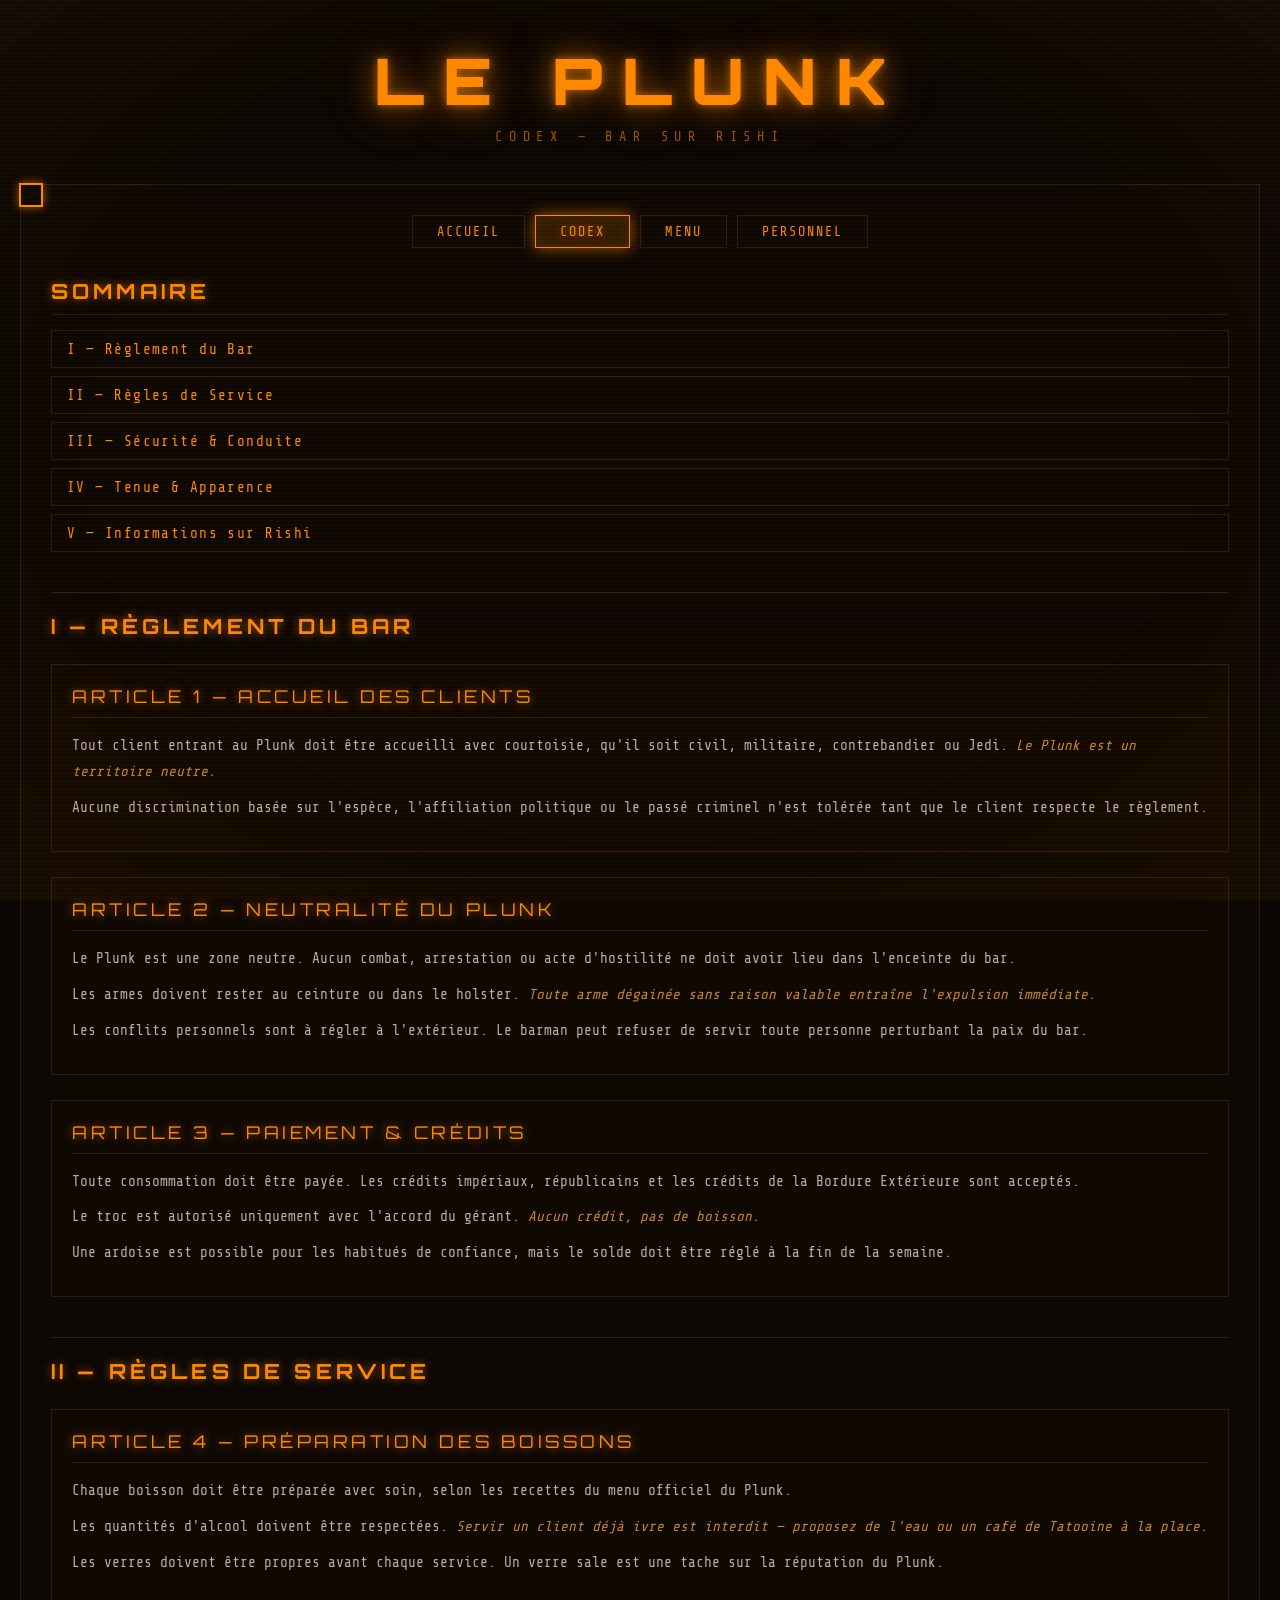
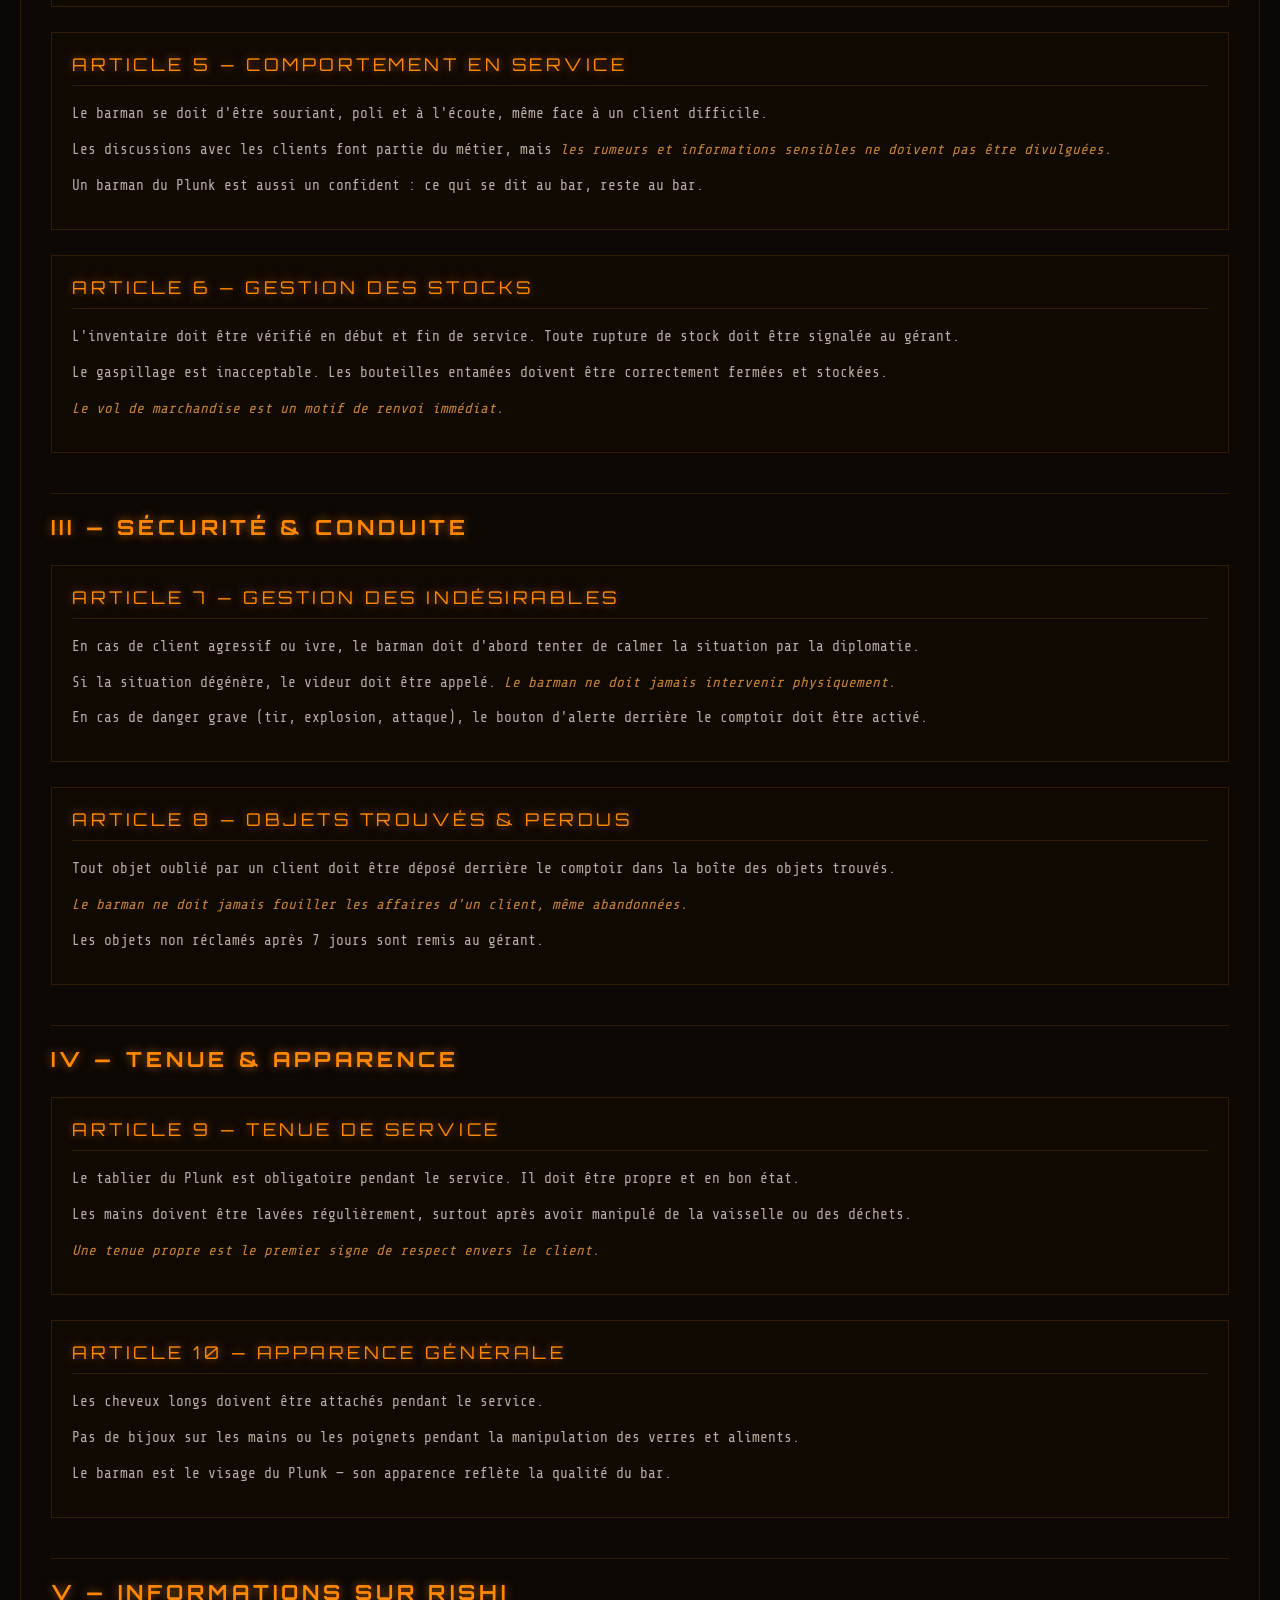
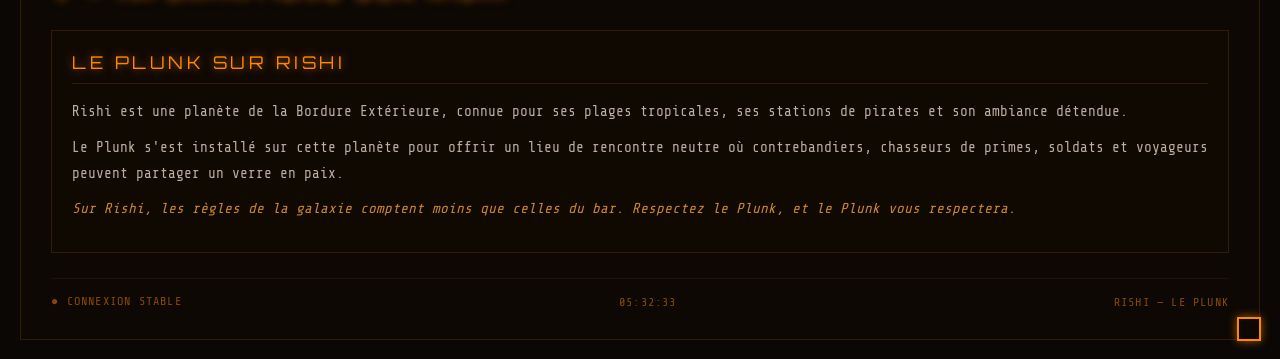
==== index.html @ 57a159f7 "Update index.html" ====
<!DOCTYPE html>
<html lang="fr">
<head>
  <meta charset="UTF-8">
  <meta name="viewport" content="width=device-width, initial-scale=1.0">
  <title>Le Plunk — Codex</title>
  <meta name="description" content="Codex du bar Le Plunk sur Rishi. Règlement, menus et informations.">
  <link rel="stylesheet" href="style.css">
  <link rel="icon" type="image/x-icon" href="images/ICONE.png">

  <meta property="og:type" content="website">
  <meta property="og:title" content="Le Plunk — Codex">
  <meta property="og:description" content="Codex du bar Le Plunk sur Rishi.">
  <meta property="og:url" content="https://insanity-chan.github.io/Civil/codex.html">
  <meta property="og:image" content="https://insanity-chan.github.io/Civil/preview.png">
  <meta property="og:site_name" content="Le Plunk">
  <meta name="theme-color" content="#ff8800">

  <style>
    :root {
      --civil-orange: #ff8800;
      --civil-glow: rgba(255, 136, 0, 0.6);
      --civil-dim: rgba(255, 136, 0, 0.15);
      --civil-deep: #1a0f00;
      --bg-dark: #0a0705;
      --text-white: #f0e0d0;
      --civil-accent: #ffaa44;
    }

    body {
      background: var(--bg-dark);
      color: var(--text-white);
    }

    body::before {
      background: repeating-linear-gradient(0deg, transparent 0px, transparent 2px, rgba(255,136,0,0.03) 3px, rgba(255,136,0,0.03) 4px);
    }

    body::after {
      background: radial-gradient(ellipse at center, transparent 60%, rgba(255,136,0,0.04) 100%);
    }

    .holo-header h1 {
      color: var(--civil-orange);
      text-shadow: 0 0 10px var(--civil-glow), 0 0 30px var(--civil-glow), 0 0 60px rgba(255,136,0,0.3);
    }

    @keyframes textGlow {
      from { text-shadow: 0 0 10px var(--civil-glow), 0 0 30px var(--civil-glow), 0 0 60px rgba(255,136,0,0.3); }
      to   { text-shadow: 0 0 15px var(--civil-glow), 0 0 45px var(--civil-glow), 0 0 80px rgba(255,136,0,0.5); }
    }

    .holo-header .subtitle { color: var(--civil-orange); }

    .holo-frame {
      border: 1px solid var(--civil-dim);
      background: rgba(26, 15, 0, 0.3);
    }

    .holo-frame::before,
    .holo-frame::after {
      border: 2px solid var(--civil-orange);
      box-shadow: 0 0 10px var(--civil-glow);
    }

    .holo-nav button {
      border: 1px solid var(--civil-dim);
      color: var(--civil-orange);
    }

    .holo-nav button:hover,
    .holo-nav button.active {
      border-color: var(--civil-orange);
      background: var(--civil-dim);
      box-shadow: 0 0 15px var(--civil-glow), inset 0 0 15px rgba(255,136,0,0.1);
      text-shadow: 0 0 8px var(--civil-glow);
    }

    .holo-panel h2 {
      color: var(--civil-orange);
      text-shadow: 0 0 10px var(--civil-glow);
      border-bottom: 1px solid var(--civil-dim);
    }

    .holo-section h2 {
      color: var(--civil-orange);
      text-shadow: 0 0 10px var(--civil-glow);
    }

    .holo-section h3 {
      color: var(--civil-orange);
    }

    .holo-section h4 {
      color: var(--civil-accent);
    }

    .holo-list li {
      border-bottom: 1px solid rgba(255,136,0,0.05);
      color: var(--text-white);
    }

    .holo-list li::before {
      color: var(--civil-orange);
      text-shadow: 0 0 5px var(--civil-glow);
    }

    .holo-list li strong {
      color: var(--civil-orange);
      text-shadow: 0 0 5px var(--civil-glow);
    }

    .holo-link {
      color: var(--civil-orange);
      border: 1px solid var(--civil-dim);
    }

    .holo-link:hover {
      border-color: var(--civil-orange);
      background: var(--civil-dim);
      box-shadow: 0 0 10px var(--civil-glow);
    }

    .holo-status { color: var(--civil-orange); }

    #boot-screen { background: var(--bg-dark); }
    #boot-screen .boot-text { color: var(--civil-orange); }
    #boot-screen .boot-bar { background: var(--civil-dim); }
    #boot-screen .boot-bar-fill {
      background: var(--civil-orange);
      box-shadow: 0 0 10px var(--civil-glow);
    }

    .holo-sommaire { display: flex; flex-direction: column; gap: 8px; }

    .civil-codex-article {
      margin: 25px 0;
      padding: 20px;
      border: 1px solid var(--civil-dim);
      background: rgba(26, 15, 0, 0.2);
    }

    .civil-codex-title {
      font-family: 'Orbitron', sans-serif;
      font-size: 1.1rem;
      letter-spacing: 0.2em;
      text-transform: uppercase;
      color: var(--civil-orange);
      text-shadow: 0 0 10px var(--civil-glow);
      margin-bottom: 15px;
      padding-bottom: 10px;
      border-bottom: 1px solid var(--civil-dim);
    }

    .civil-codex-text {
      font-size: 0.9rem;
      line-height: 1.8;
      opacity: 0.85;
      color: var(--text-white);
    }

    .civil-codex-text p {
      margin-bottom: 10px;
    }

    .civil-codex-text em {
      color: var(--civil-accent);
      font-style: italic;
    }
  </style>
</head>
<body>

  <div id="boot-screen">
    <div class="boot-text">&gt; INITIALISATION DU TERMINAL...</div>
    <div class="boot-text">&gt; CONNEXION AU RÉSEAU DE RISHI...</div>
    <div class="boot-text">&gt; CHARGEMENT : CODEX DU PLUNK...</div>
    <div class="boot-bar"><div class="boot-bar-fill"></div></div>
  </div>

  <div class="holo-header">
    <h1>Le Plunk</h1>
    <div class="subtitle">Codex — Bar sur Rishi</div>
  </div>

  <div class="holo-frame">

    <div class="holo-nav">
      <a href="index.html"><button>Accueil</button></a>
      <a href="codex.html"><button class="active">Codex</button></a>
      <a href="menu.html"><button>Menu</button></a>
      <a href="effectif.html"><button>Personnel</button></a>
    </div>

    <!-- SOMMAIRE -->
    <div class="holo-panel active">
      <h2>Sommaire</h2>
      <div class="holo-sommaire">
        <a href="#reglement" class="holo-link">I — Règlement du Bar</a>
        <a href="#service" class="holo-link">II — Règles de Service</a>
        <a href="#securite" class="holo-link">III — Sécurité & Conduite</a>
        <a href="#tenue" class="holo-link">IV — Tenue & Apparence</a>
        <a href="#rishi" class="holo-link">V — Informations sur Rishi</a>
      </div>
    </div>

    <!-- I - RÈGLEMENT -->
    <div class="holo-section" id="reglement">
      <h2>I — Règlement du Bar</h2>

      <div class="civil-codex-article">
        <div class="civil-codex-title">Article 1 — Accueil des Clients</div>
        <div class="civil-codex-text">
          <p>Tout client entrant au Plunk doit être accueilli avec courtoisie, qu'il soit civil, militaire, contrebandier ou Jedi. <em>Le Plunk est un territoire neutre.</em></p>
          <p>Aucune discrimination basée sur l'espèce, l'affiliation politique ou le passé criminel n'est tolérée tant que le client respecte le règlement.</p>
        </div>
      </div>

      <div class="civil-codex-article">
        <div class="civil-codex-title">Article 2 — Neutralité du Plunk</div>
        <div class="civil-codex-text">
          <p>Le Plunk est une zone neutre. Aucun combat, arrestation ou acte d'hostilité ne doit avoir lieu dans l'enceinte du bar.</p>
          <p>Les armes doivent rester au ceinture ou dans le holster. <em>Toute arme dégainée sans raison valable entraîne l'expulsion immédiate.</em></p>
          <p>Les conflits personnels sont à régler à l'extérieur. Le barman peut refuser de servir toute personne perturbant la paix du bar.</p>
        </div>
      </div>

      <div class="civil-codex-article">
        <div class="civil-codex-title">Article 3 — Paiement & Crédits</div>
        <div class="civil-codex-text">
          <p>Toute consommation doit être payée. Les crédits impériaux, républicains et les crédits de la Bordure Extérieure sont acceptés.</p>
          <p>Le troc est autorisé uniquement avec l'accord du gérant. <em>Aucun crédit, pas de boisson.</em></p>
          <p>Une ardoise est possible pour les habitués de confiance, mais le solde doit être réglé à la fin de la semaine.</p>
        </div>
      </div>
    </div>

    <!-- II - RÈGLES DE SERVICE -->
    <div class="holo-section" id="service">
      <h2>II — Règles de Service</h2>

      <div class="civil-codex-article">
        <div class="civil-codex-title">Article 4 — Préparation des Boissons</div>
        <div class="civil-codex-text">
          <p>Chaque boisson doit être préparée avec soin, selon les recettes du menu officiel du Plunk.</p>
          <p>Les quantités d'alcool doivent être respectées. <em>Servir un client déjà ivre est interdit — proposez de l'eau ou un café de Tatooine à la place.</em></p>
          <p>Les verres doivent être propres avant chaque service. Un verre sale est une tache sur la réputation du Plunk.</p>
        </div>
      </div>

      <div class="civil-codex-article">
        <div class="civil-codex-title">Article 5 — Comportement en Service</div>
        <div class="civil-codex-text">
          <p>Le barman se doit d'être souriant, poli et à l'écoute, même face à un client difficile.</p>
          <p>Les discussions avec les clients font partie du métier, mais <em>les rumeurs et informations sensibles ne doivent pas être divulguées.</em></p>
          <p>Un barman du Plunk est aussi un confident : ce qui se dit au bar, reste au bar.</p>
        </div>
      </div>

      <div class="civil-codex-article">
        <div class="civil-codex-title">Article 6 — Gestion des Stocks</div>
        <div class="civil-codex-text">
          <p>L'inventaire doit être vérifié en début et fin de service. Toute rupture de stock doit être signalée au gérant.</p>
          <p>Le gaspillage est inacceptable. Les bouteilles entamées doivent être correctement fermées et stockées.</p>
          <p><em>Le vol de marchandise est un motif de renvoi immédiat.</em></p>
        </div>
      </div>
    </div>

    <!-- III - SÉCURITÉ -->
    <div class="holo-section" id="securite">
      <h2>III — Sécurité & Conduite</h2>

      <div class="civil-codex-article">
        <div class="civil-codex-title">Article 7 — Gestion des Indésirables</div>
        <div class="civil-codex-text">
          <p>En cas de client agressif ou ivre, le barman doit d'abord tenter de calmer la situation par la diplomatie.</p>
          <p>Si la situation dégénère, le videur doit être appelé. <em>Le barman ne doit jamais intervenir physiquement.</em></p>
          <p>En cas de danger grave (tir, explosion, attaque), le bouton d'alerte derrière le comptoir doit être activé.</p>
        </div>
      </div>

      <div class="civil-codex-article">
        <div class="civil-codex-title">Article 8 — Objets Trouvés & Perdus</div>
        <div class="civil-codex-text">
          <p>Tout objet oublié par un client doit être déposé derrière le comptoir dans la boîte des objets trouvés.</p>
          <p><em>Le barman ne doit jamais fouiller les affaires d'un client, même abandonnées.</em></p>
          <p>Les objets non réclamés après 7 jours sont remis au gérant.</p>
        </div>
      </div>
    </div>

    <!-- IV - TENUE -->
    <div class="holo-section" id="tenue">
      <h2>IV — Tenue & Apparence</h2>

      <div class="civil-codex-article">
        <div class="civil-codex-title">Article 9 — Tenue de Service</div>
        <div class="civil-codex-text">
          <p>Le tablier du Plunk est obligatoire pendant le service. Il doit être propre et en bon état.</p>
          <p>Les mains doivent être lavées régulièrement, surtout après avoir manipulé de la vaisselle ou des déchets.</p>
          <p><em>Une tenue propre est le premier signe de respect envers le client.</em></p>
        </div>
      </div>

      <div class="civil-codex-article">
        <div class="civil-codex-title">Article 10 — Apparence Générale</div>
        <div class="civil-codex-text">
          <p>Les cheveux longs doivent être attachés pendant le service.</p>
          <p>Pas de bijoux sur les mains ou les poignets pendant la manipulation des verres et aliments.</p>
          <p>Le barman est le visage du Plunk — son apparence reflète la qualité du bar.</p>
        </div>
      </div>
    </div>

    <!-- V - RISHI -->
    <div class="holo-section" id="rishi">
      <h2>V — Informations sur Rishi</h2>

      <div class="civil-codex-article">
        <div class="civil-codex-title">Le Plunk sur Rishi</div>
        <div class="civil-codex-text">
          <p>Rishi est une planète de la Bordure Extérieure, connue pour ses plages tropicales, ses stations de pirates et son ambiance détendue.</p>
          <p>Le Plunk s'est installé sur cette planète pour offrir un lieu de rencontre neutre où contrebandiers, chasseurs de primes, soldats et voyageurs peuvent partager un verre en paix.</p>
          <p><em>Sur Rishi, les règles de la galaxie comptent moins que celles du bar. Respectez le Plunk, et le Plunk vous respectera.</em></p>
        </div>
      </div>
    </div>

    <div class="holo-status">
      <span><span class="blink">●</span> CONNEXION STABLE</span>
      <span id="horloge">--:--:--</span>
      <span>RISHI — LE PLUNK</span>
    </div>
  </div>

  <script>
    setTimeout(() => {
      document.getElementById('boot-screen').style.display = 'none';
    }, 700);

    function updateClock() {
      const now = new Date();
      const h = String(now.getHours()).padStart(2, '0');
      const m = String(now.getMinutes()).padStart(2, '0');
      const s = String(now.getSeconds()).padStart(2, '0');
      document.getElementById('horloge').textContent = `${h}:${m}:${s}`;
    }
    setInterval(updateClock, 1000);
    updateClock();
  </script>
</body>
</html>
---- style.css ----
@import url('https://fonts.googleapis.com/css2?family=Orbitron:wght@400;700;900&family=Share+Tech+Mono&display=swap');

:root {
  --holo-cyan: #ff8c00;
  --holo-blue: #cc6600;
  --holo-deep: #1a0e00;
  --holo-glow: rgba(255, 140, 0, 0.6);
  --holo-dim: rgba(255, 140, 0, 0.15);
  --bg-dark: #0a0805;
  --text-white: #f0e0d0;
}

* { margin: 0; padding: 0; box-sizing: border-box; }

a, a:visited { color: var(--holo-cyan); text-decoration: none; }

body {
  background: var(--bg-dark);
  color: var(--text-white);
  font-family: 'Share Tech Mono', monospace;
  overflow-x: hidden;
  min-height: 100vh;
  position: relative;
}

body::before {
  content: '';
  position: fixed;
  top: 0; left: 0;
  width: 100%; height: 100%;
  background: repeating-linear-gradient(0deg, transparent 0px, transparent 2px, rgba(255,140,0,0.03) 3px, rgba(255,140,0,0.03) 4px);
  pointer-events: none;
  z-index: 9999;
}

body::after {
  content: '';
  position: fixed;
  top: 0; left: 0;
  width: 100%; height: 100%;
  background: radial-gradient(ellipse at center, transparent 60%, rgba(255,140,0,0.04) 100%);
  pointer-events: none;
  z-index: 9998;
  animation: flicker 6s infinite;
}

@keyframes flicker {
  0%,100% { opacity: 1; }
  92% { opacity: 1; }
  93% { opacity: 0.85; }
  94% { opacity: 1; }
  96% { opacity: 0.9; }
  97% { opacity: 1; }
}

.holo-header {
  text-align: center;
  padding: 40px 20px 20px;
}

.holo-header h1 {
  font-family: 'Orbitron', sans-serif;
  font-weight: 900;
  font-size: clamp(2rem, 6vw, 4rem);
  letter-spacing: 0.3em;
  text-transform: uppercase;
  color: var(--holo-cyan);
  text-shadow: 0 0 10px var(--holo-glow), 0 0 30px var(--holo-glow), 0 0 60px rgba(255,140,0,0.3);
  animation: textGlow 3s ease-in-out infinite alternate;
}

@keyframes textGlow {
  from { text-shadow: 0 0 10px var(--holo-glow), 0 0 30px var(--holo-glow), 0 0 60px rgba(255,140,0,0.3); }
  to   { text-shadow: 0 0 15px var(--holo-glow), 0 0 45px var(--holo-glow), 0 0 80px rgba(255,140,0,0.5); }
}

.holo-header .subtitle {
  font-size: 0.85rem;
  letter-spacing: 0.5em;
  margin-top: 8px;
  opacity: 0.6;
  text-transform: uppercase;
  color: var(--holo-cyan);
}

.holo-frame {
  position: relative;
  border: 1px solid var(--holo-dim);
  background: rgba(26, 14, 0, 0.3);
  backdrop-filter: blur(2px);
  margin: 20px;
  padding: 30px;
}

.holo-frame::before,
.holo-frame::after {
  content: '';
  position: absolute;
  width: 20px; height: 20px;
  border: 2px solid var(--holo-cyan);
  box-shadow: 0 0 10px var(--holo-glow);
}

.holo-frame::before { top: -2px; left: -2px; border-right: none; border-bottom: none; }
.holo-frame::after  { bottom: -2px; right: -2px; border-left: none; border-top: none; }

.holo-nav {
  display: flex;
  justify-content: center;
  gap: 10px;
  flex-wrap: wrap;
  margin-bottom: 30px;
}

.holo-nav a { text-decoration: none; }

.holo-nav button {
  background: transparent;
  border: 1px solid var(--holo-dim);
  color: var(--holo-cyan);
  padding: 8px 24px;
  font-family: 'Share Tech Mono', monospace;
  font-size: 0.85rem;
  letter-spacing: 0.15em;
  text-transform: uppercase;
  cursor: pointer;
  transition: all 0.3s;
}

.holo-nav button:hover,
.holo-nav button.active {
  border-color: var(--holo-cyan);
  background: var(--holo-dim);
  box-shadow: 0 0 15px var(--holo-glow), inset 0 0 15px rgba(255,140,0,0.1);
  text-shadow: 0 0 8px var(--holo-glow);
}

.holo-panel {
  display: none;
  animation: panelFade 0.5s ease;
}

.holo-panel.active { display: block; }

@keyframes panelFade {
  from { opacity: 0; transform: translateY(10px); }
  to   { opacity: 1; transform: translateY(0); }
}

.holo-panel h2 {
  font-family: 'Orbitron', sans-serif;
  font-size: 1.3rem;
  letter-spacing: 0.2em;
  margin-bottom: 15px;
  text-transform: uppercase;
  border-bottom: 1px solid var(--holo-dim);
  padding-bottom: 10px;
  color: var(--holo-cyan);
  text-shadow: 0 0 10px var(--holo-glow);
}

.holo-panel p {
  line-height: 1.8;
  opacity: 0.9;
  margin-bottom: 15px;
  color: var(--text-white);
}

.holo-table {
  width: 100%;
  border-collapse: collapse;
  margin-top: 15px;
}

.holo-table th {
  text-align: left;
  padding: 10px;
  border-bottom: 1px solid var(--holo-cyan);
  text-transform: uppercase;
  letter-spacing: 0.1em;
  font-size: 0.8rem;
  color: var(--holo-cyan);
  text-shadow: 0 0 5px var(--holo-glow);
}

.holo-table td {
  padding: 10px;
  border-bottom: 1px solid var(--holo-dim);
  opacity: 0.9;
  color: var(--text-white);
}

.holo-table tr:hover td {
  background: var(--holo-dim);
  opacity: 1;
}

.holo-status {
  display: flex;
  justify-content: space-between;
  align-items: center;
  margin-top: 20px;
  padding-top: 15px;
  border-top: 1px solid var(--holo-dim);
  font-size: 0.75rem;
  opacity: 0.5;
  letter-spacing: 0.1em;
  color: var(--holo-cyan);
}

.blink { animation: blink 1.5s infinite; }

@keyframes blink {
  0%,100% { opacity: 1; }
  50% { opacity: 0.2; }
}

.holo-grid {
  display: grid;
  grid-template-columns: repeat(auto-fit, minmax(200px, 1fr));
  gap: 15px;
  margin-top: 15px;
}

.holo-card {
  border: 1px solid var(--holo-dim);
  padding: 15px;
  background: rgba(26, 14, 0, 0.2);
  transition: all 0.3s;
}

.holo-card:hover {
  border-color: var(--holo-cyan);
  box-shadow: 0 0 15px var(--holo-glow);
}

.holo-card .label {
  font-size: 0.7rem;
  opacity: 0.6;
  text-transform: uppercase;
  letter-spacing: 0.15em;
  color: var(--holo-cyan);
  text-shadow: 0 0 5px var(--holo-glow);
}

.holo-card .value {
  font-family: 'Orbitron', sans-serif;
  font-size: 1.5rem;
  margin-top: 5px;
  text-shadow: 0 0 10px var(--holo-glow);
  color: var(--text-white);
}

#boot-screen {
  position: fixed;
  top: 0; left: 0;
  width: 100%; height: 100%;
  background: var(--bg-dark);
  z-index: 10000;
  display: flex;
  align-items: center;
  justify-content: center;
  flex-direction: column;
}

#boot-screen .boot-text {
  font-size: 0.9rem;
  opacity: 0.7;
  margin: 4px 0;
  color: var(--holo-cyan);
}

#boot-screen .boot-bar {
  width: 300px;
  height: 2px;
  background: var(--holo-dim);
  margin-top: 20px;
  overflow: hidden;
}

#boot-screen .boot-bar-fill {
  height: 100%;
  background: var(--holo-cyan);
  box-shadow: 0 0 10px var(--holo-glow);
  width: 0%;
  animation: bootLoad 0.5s ease forwards;
}

@keyframes bootLoad { to { width: 100%; } }

.holo-section {
  margin-top: 40px;
  padding-top: 20px;
  border-top: 1px solid var(--holo-dim);
  animation: panelFade 0.5s ease;
}

.holo-section h2 {
  font-family: 'Orbitron', sans-serif;
  font-size: 1.3rem;
  letter-spacing: 0.2em;
  margin-bottom: 15px;
  text-transform: uppercase;
  text-shadow: 0 0 10px var(--holo-glow);
  color: var(--holo-cyan);
}

.holo-section h3 {
  font-family: 'Orbitron', sans-serif;
  font-size: 1rem;
  letter-spacing: 0.15em;
  margin: 25px 0 10px;
  text-transform: uppercase;
  color: var(--holo-cyan);
  opacity: 0.9;
}

.holo-section h4 {
  font-size: 0.9rem;
  letter-spacing: 0.1em;
  margin: 20px 0 8px;
  text-transform: uppercase;
  opacity: 0.8;
  color: var(--holo-cyan);
}

.holo-section p {
  line-height: 1.8;
  opacity: 0.9;
  margin-bottom: 12px;
  color: var(--text-white);
}

.holo-intro {
  font-style: italic;
  opacity: 0.7 !important;
  color: var(--text-white) !important;
}

.holo-note {
  font-size: 0.8rem;
  opacity: 0.6 !important;
  font-style: italic;
  color: var(--text-white) !important;
}

.holo-list {
  list-style: none;
  padding-left: 0;
}

.holo-list li {
  padding: 8px 0 8px 20px;
  position: relative;
  line-height: 1.7;
  opacity: 0.9;
  border-bottom: 1px solid rgba(255,140,0,0.05);
  color: var(--text-white);
}

.holo-list li::before {
  content: '▸';
  position: absolute;
  left: 0;
  color: var(--holo-cyan);
  text-shadow: 0 0 5px var(--holo-glow);
}

.holo-list li strong {
  color: var(--holo-cyan);
  text-shadow: 0 0 5px var(--holo-glow);
}

.holo-sommaire {
  display: flex;
  flex-direction: column;
  gap: 8px;
}

.holo-link {
  color: var(--holo-cyan);
  text-decoration: none;
  padding: 10px 15px;
  border: 1px solid var(--holo-dim);
  transition: all 0.3s;
  font-size: 0.9rem;
  letter-spacing: 0.1em;
}

.holo-link:hover {
  border-color: var(--holo-cyan);
  background: var(--holo-dim);
  box-shadow: 0 0 10px var(--holo-glow);
  padding-left: 25px;
}

@media (max-width: 600px) {
  .holo-frame {
    padding: 15px;
  }

  .holo-header h1 {
    font-size: 1.5rem;
  }

  .holo-header .subtitle {
    font-size: 0.65rem;
  }

  .holo-nav button {
    padding: 6px 12px;
    font-size: 0.75rem;
  }
}
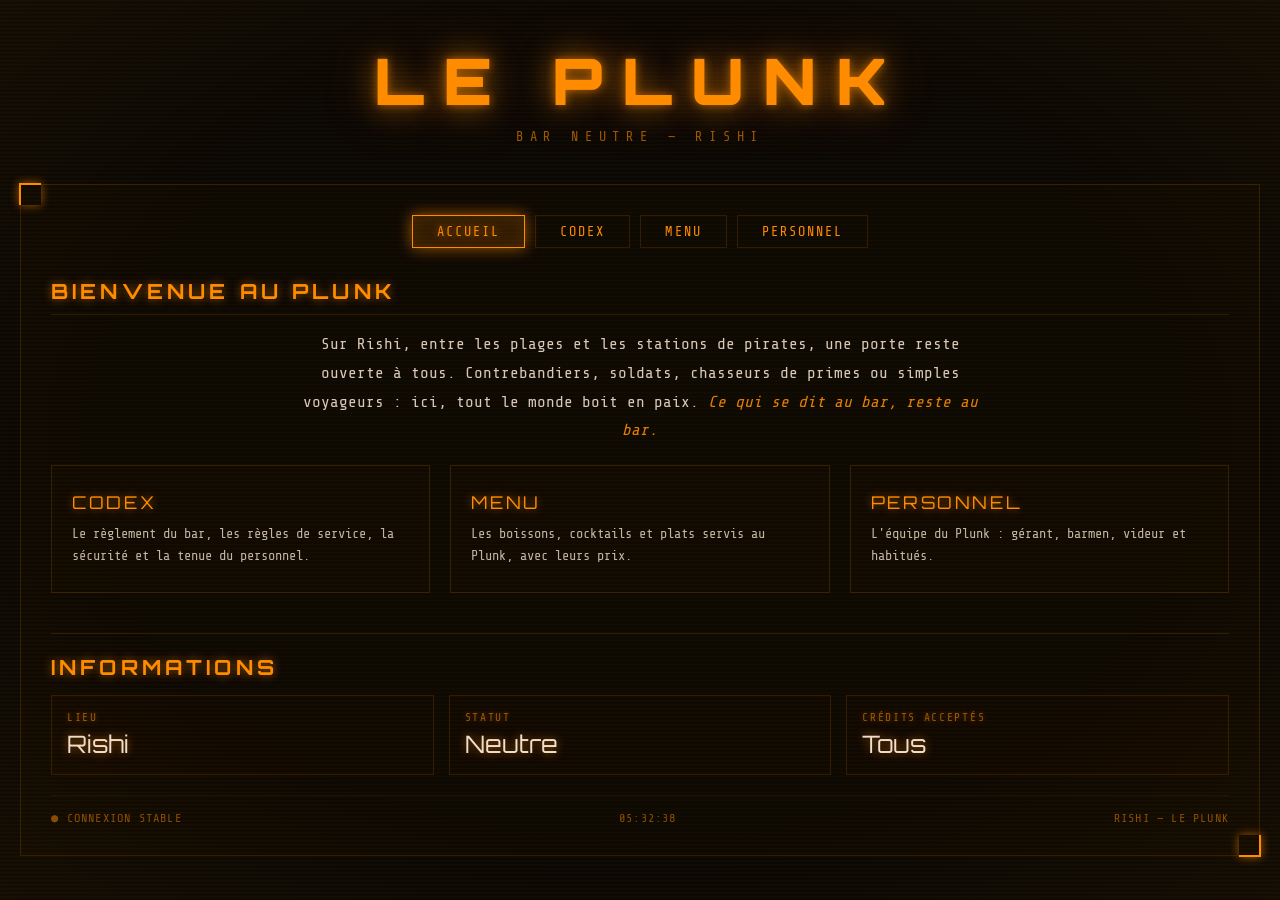
==== commit 8959a1aa: "Add files via upload" ====
--- a/index.html
+++ b/index.html
@@ -1,353 +1,190 @@
-<!DOCTYPE html>
-<html lang="fr">
-<head>
-  <meta charset="UTF-8">
-  <meta name="viewport" content="width=device-width, initial-scale=1.0">
-  <title>Le Plunk — Codex</title>
-  <meta name="description" content="Codex du bar Le Plunk sur Rishi. Règlement, menus et informations.">
-  <link rel="stylesheet" href="style.css">
-  <link rel="icon" type="image/x-icon" href="images/ICONE.png">
-
-  <meta property="og:type" content="website">
-  <meta property="og:title" content="Le Plunk — Codex">
-  <meta property="og:description" content="Codex du bar Le Plunk sur Rishi.">
-  <meta property="og:url" content="https://insanity-chan.github.io/Civil/codex.html">
-  <meta property="og:image" content="https://insanity-chan.github.io/Civil/preview.png">
-  <meta property="og:site_name" content="Le Plunk">
-  <meta name="theme-color" content="#ff8800">
-
-  <style>
-    :root {
-      --civil-orange: #ff8800;
-      --civil-glow: rgba(255, 136, 0, 0.6);
-      --civil-dim: rgba(255, 136, 0, 0.15);
-      --civil-deep: #1a0f00;
-      --bg-dark: #0a0705;
-      --text-white: #f0e0d0;
-      --civil-accent: #ffaa44;
-    }
-
-    body {
-      background: var(--bg-dark);
-      color: var(--text-white);
-    }
-
-    body::before {
-      background: repeating-linear-gradient(0deg, transparent 0px, transparent 2px, rgba(255,136,0,0.03) 3px, rgba(255,136,0,0.03) 4px);
-    }
-
-    body::after {
-      background: radial-gradient(ellipse at center, transparent 60%, rgba(255,136,0,0.04) 100%);
-    }
-
-    .holo-header h1 {
-      color: var(--civil-orange);
-      text-shadow: 0 0 10px var(--civil-glow), 0 0 30px var(--civil-glow), 0 0 60px rgba(255,136,0,0.3);
-    }
-
-    @keyframes textGlow {
-      from { text-shadow: 0 0 10px var(--civil-glow), 0 0 30px var(--civil-glow), 0 0 60px rgba(255,136,0,0.3); }
-      to   { text-shadow: 0 0 15px var(--civil-glow), 0 0 45px var(--civil-glow), 0 0 80px rgba(255,136,0,0.5); }
-    }
-
-    .holo-header .subtitle { color: var(--civil-orange); }
-
-    .holo-frame {
-      border: 1px solid var(--civil-dim);
-      background: rgba(26, 15, 0, 0.3);
-    }
-
-    .holo-frame::before,
-    .holo-frame::after {
-      border: 2px solid var(--civil-orange);
-      box-shadow: 0 0 10px var(--civil-glow);
-    }
-
-    .holo-nav button {
-      border: 1px solid var(--civil-dim);
-      color: var(--civil-orange);
-    }
-
-    .holo-nav button:hover,
-    .holo-nav button.active {
-      border-color: var(--civil-orange);
-      background: var(--civil-dim);
-      box-shadow: 0 0 15px var(--civil-glow), inset 0 0 15px rgba(255,136,0,0.1);
-      text-shadow: 0 0 8px var(--civil-glow);
-    }
-
-    .holo-panel h2 {
-      color: var(--civil-orange);
-      text-shadow: 0 0 10px var(--civil-glow);
-      border-bottom: 1px solid var(--civil-dim);
-    }
-
-    .holo-section h2 {
-      color: var(--civil-orange);
-      text-shadow: 0 0 10px var(--civil-glow);
-    }
-
-    .holo-section h3 {
-      color: var(--civil-orange);
-    }
-
-    .holo-section h4 {
-      color: var(--civil-accent);
-    }
-
-    .holo-list li {
-      border-bottom: 1px solid rgba(255,136,0,0.05);
-      color: var(--text-white);
-    }
-
-    .holo-list li::before {
-      color: var(--civil-orange);
-      text-shadow: 0 0 5px var(--civil-glow);
-    }
-
-    .holo-list li strong {
-      color: var(--civil-orange);
-      text-shadow: 0 0 5px var(--civil-glow);
-    }
-
-    .holo-link {
-      color: var(--civil-orange);
-      border: 1px solid var(--civil-dim);
-    }
-
-    .holo-link:hover {
-      border-color: var(--civil-orange);
-      background: var(--civil-dim);
-      box-shadow: 0 0 10px var(--civil-glow);
-    }
-
-    .holo-status { color: var(--civil-orange); }
-
-    #boot-screen { background: var(--bg-dark); }
-    #boot-screen .boot-text { color: var(--civil-orange); }
-    #boot-screen .boot-bar { background: var(--civil-dim); }
-    #boot-screen .boot-bar-fill {
-      background: var(--civil-orange);
-      box-shadow: 0 0 10px var(--civil-glow);
-    }
-
-    .holo-sommaire { display: flex; flex-direction: column; gap: 8px; }
-
-    .civil-codex-article {
-      margin: 25px 0;
-      padding: 20px;
-      border: 1px solid var(--civil-dim);
-      background: rgba(26, 15, 0, 0.2);
-    }
-
-    .civil-codex-title {
-      font-family: 'Orbitron', sans-serif;
-      font-size: 1.1rem;
-      letter-spacing: 0.2em;
-      text-transform: uppercase;
-      color: var(--civil-orange);
-      text-shadow: 0 0 10px var(--civil-glow);
-      margin-bottom: 15px;
-      padding-bottom: 10px;
-      border-bottom: 1px solid var(--civil-dim);
-    }
-
-    .civil-codex-text {
-      font-size: 0.9rem;
-      line-height: 1.8;
-      opacity: 0.85;
-      color: var(--text-white);
-    }
-
-    .civil-codex-text p {
-      margin-bottom: 10px;
-    }
-
-    .civil-codex-text em {
-      color: var(--civil-accent);
-      font-style: italic;
-    }
-  </style>
-</head>
-<body>
-
-  <div id="boot-screen">
-    <div class="boot-text">&gt; INITIALISATION DU TERMINAL...</div>
-    <div class="boot-text">&gt; CONNEXION AU RÉSEAU DE RISHI...</div>
-    <div class="boot-text">&gt; CHARGEMENT : CODEX DU PLUNK...</div>
-    <div class="boot-bar"><div class="boot-bar-fill"></div></div>
-  </div>
-
-  <div class="holo-header">
-    <h1>Le Plunk</h1>
-    <div class="subtitle">Codex — Bar sur Rishi</div>
-  </div>
-
-  <div class="holo-frame">
-
-    <div class="holo-nav">
-      <a href="index.html"><button>Accueil</button></a>
-      <a href="codex.html"><button class="active">Codex</button></a>
-      <a href="menu.html"><button>Menu</button></a>
-      <a href="effectif.html"><button>Personnel</button></a>
-    </div>
-
-    <!-- SOMMAIRE -->
-    <div class="holo-panel active">
-      <h2>Sommaire</h2>
-      <div class="holo-sommaire">
-        <a href="#reglement" class="holo-link">I — Règlement du Bar</a>
-        <a href="#service" class="holo-link">II — Règles de Service</a>
-        <a href="#securite" class="holo-link">III — Sécurité & Conduite</a>
-        <a href="#tenue" class="holo-link">IV — Tenue & Apparence</a>
-        <a href="#rishi" class="holo-link">V — Informations sur Rishi</a>
-      </div>
-    </div>
-
-    <!-- I - RÈGLEMENT -->
-    <div class="holo-section" id="reglement">
-      <h2>I — Règlement du Bar</h2>
-
-      <div class="civil-codex-article">
-        <div class="civil-codex-title">Article 1 — Accueil des Clients</div>
-        <div class="civil-codex-text">
-          <p>Tout client entrant au Plunk doit être accueilli avec courtoisie, qu'il soit civil, militaire, contrebandier ou Jedi. <em>Le Plunk est un territoire neutre.</em></p>
-          <p>Aucune discrimination basée sur l'espèce, l'affiliation politique ou le passé criminel n'est tolérée tant que le client respecte le règlement.</p>
-        </div>
-      </div>
-
-      <div class="civil-codex-article">
-        <div class="civil-codex-title">Article 2 — Neutralité du Plunk</div>
-        <div class="civil-codex-text">
-          <p>Le Plunk est une zone neutre. Aucun combat, arrestation ou acte d'hostilité ne doit avoir lieu dans l'enceinte du bar.</p>
-          <p>Les armes doivent rester au ceinture ou dans le holster. <em>Toute arme dégainée sans raison valable entraîne l'expulsion immédiate.</em></p>
-          <p>Les conflits personnels sont à régler à l'extérieur. Le barman peut refuser de servir toute personne perturbant la paix du bar.</p>
-        </div>
-      </div>
-
-      <div class="civil-codex-article">
-        <div class="civil-codex-title">Article 3 — Paiement & Crédits</div>
-        <div class="civil-codex-text">
-          <p>Toute consommation doit être payée. Les crédits impériaux, républicains et les crédits de la Bordure Extérieure sont acceptés.</p>
-          <p>Le troc est autorisé uniquement avec l'accord du gérant. <em>Aucun crédit, pas de boisson.</em></p>
-          <p>Une ardoise est possible pour les habitués de confiance, mais le solde doit être réglé à la fin de la semaine.</p>
-        </div>
-      </div>
-    </div>
-
-    <!-- II - RÈGLES DE SERVICE -->
-    <div class="holo-section" id="service">
-      <h2>II — Règles de Service</h2>
-
-      <div class="civil-codex-article">
-        <div class="civil-codex-title">Article 4 — Préparation des Boissons</div>
-        <div class="civil-codex-text">
-          <p>Chaque boisson doit être préparée avec soin, selon les recettes du menu officiel du Plunk.</p>
-          <p>Les quantités d'alcool doivent être respectées. <em>Servir un client déjà ivre est interdit — proposez de l'eau ou un café de Tatooine à la place.</em></p>
-          <p>Les verres doivent être propres avant chaque service. Un verre sale est une tache sur la réputation du Plunk.</p>
-        </div>
-      </div>
-
-      <div class="civil-codex-article">
-        <div class="civil-codex-title">Article 5 — Comportement en Service</div>
-        <div class="civil-codex-text">
-          <p>Le barman se doit d'être souriant, poli et à l'écoute, même face à un client difficile.</p>
-          <p>Les discussions avec les clients font partie du métier, mais <em>les rumeurs et informations sensibles ne doivent pas être divulguées.</em></p>
-          <p>Un barman du Plunk est aussi un confident : ce qui se dit au bar, reste au bar.</p>
-        </div>
-      </div>
-
-      <div class="civil-codex-article">
-        <div class="civil-codex-title">Article 6 — Gestion des Stocks</div>
-        <div class="civil-codex-text">
-          <p>L'inventaire doit être vérifié en début et fin de service. Toute rupture de stock doit être signalée au gérant.</p>
-          <p>Le gaspillage est inacceptable. Les bouteilles entamées doivent être correctement fermées et stockées.</p>
-          <p><em>Le vol de marchandise est un motif de renvoi immédiat.</em></p>
-        </div>
-      </div>
-    </div>
-
-    <!-- III - SÉCURITÉ -->
-    <div class="holo-section" id="securite">
-      <h2>III — Sécurité & Conduite</h2>
-
-      <div class="civil-codex-article">
-        <div class="civil-codex-title">Article 7 — Gestion des Indésirables</div>
-        <div class="civil-codex-text">
-          <p>En cas de client agressif ou ivre, le barman doit d'abord tenter de calmer la situation par la diplomatie.</p>
-          <p>Si la situation dégénère, le videur doit être appelé. <em>Le barman ne doit jamais intervenir physiquement.</em></p>
-          <p>En cas de danger grave (tir, explosion, attaque), le bouton d'alerte derrière le comptoir doit être activé.</p>
-        </div>
-      </div>
-
-      <div class="civil-codex-article">
-        <div class="civil-codex-title">Article 8 — Objets Trouvés & Perdus</div>
-        <div class="civil-codex-text">
-          <p>Tout objet oublié par un client doit être déposé derrière le comptoir dans la boîte des objets trouvés.</p>
-          <p><em>Le barman ne doit jamais fouiller les affaires d'un client, même abandonnées.</em></p>
-          <p>Les objets non réclamés après 7 jours sont remis au gérant.</p>
-        </div>
-      </div>
-    </div>
-
-    <!-- IV - TENUE -->
-    <div class="holo-section" id="tenue">
-      <h2>IV — Tenue & Apparence</h2>
-
-      <div class="civil-codex-article">
-        <div class="civil-codex-title">Article 9 — Tenue de Service</div>
-        <div class="civil-codex-text">
-          <p>Le tablier du Plunk est obligatoire pendant le service. Il doit être propre et en bon état.</p>
-          <p>Les mains doivent être lavées régulièrement, surtout après avoir manipulé de la vaisselle ou des déchets.</p>
-          <p><em>Une tenue propre est le premier signe de respect envers le client.</em></p>
-        </div>
-      </div>
-
-      <div class="civil-codex-article">
-        <div class="civil-codex-title">Article 10 — Apparence Générale</div>
-        <div class="civil-codex-text">
-          <p>Les cheveux longs doivent être attachés pendant le service.</p>
-          <p>Pas de bijoux sur les mains ou les poignets pendant la manipulation des verres et aliments.</p>
-          <p>Le barman est le visage du Plunk — son apparence reflète la qualité du bar.</p>
-        </div>
-      </div>
-    </div>
-
-    <!-- V - RISHI -->
-    <div class="holo-section" id="rishi">
-      <h2>V — Informations sur Rishi</h2>
-
-      <div class="civil-codex-article">
-        <div class="civil-codex-title">Le Plunk sur Rishi</div>
-        <div class="civil-codex-text">
-          <p>Rishi est une planète de la Bordure Extérieure, connue pour ses plages tropicales, ses stations de pirates et son ambiance détendue.</p>
-          <p>Le Plunk s'est installé sur cette planète pour offrir un lieu de rencontre neutre où contrebandiers, chasseurs de primes, soldats et voyageurs peuvent partager un verre en paix.</p>
-          <p><em>Sur Rishi, les règles de la galaxie comptent moins que celles du bar. Respectez le Plunk, et le Plunk vous respectera.</em></p>
-        </div>
-      </div>
-    </div>
-
-    <div class="holo-status">
-      <span><span class="blink">●</span> CONNEXION STABLE</span>
-      <span id="horloge">--:--:--</span>
-      <span>RISHI — LE PLUNK</span>
-    </div>
-  </div>
-
-  <script>
-    setTimeout(() => {
-      document.getElementById('boot-screen').style.display = 'none';
-    }, 700);
-
-    function updateClock() {
-      const now = new Date();
-      const h = String(now.getHours()).padStart(2, '0');
-      const m = String(now.getMinutes()).padStart(2, '0');
-      const s = String(now.getSeconds()).padStart(2, '0');
-      document.getElementById('horloge').textContent = `${h}:${m}:${s}`;
-    }
-    setInterval(updateClock, 1000);
-    updateClock();
-  </script>
-</body>
-</html>
+<!DOCTYPE html>
+<html lang="fr">
+<head>
+  <meta charset="UTF-8">
+  <meta name="viewport" content="width=device-width, initial-scale=1.0">
+  <title>Le Plunk — Bar sur Rishi</title>
+  <meta name="description" content="Le Plunk, bar neutre sur Rishi. Codex, menu et personnel du bar.">
+  <link rel="stylesheet" href="style.css">
+  <link rel="icon" type="image/x-icon" href="images/ICONE.png">
+
+  <meta property="og:type" content="website">
+  <meta property="og:title" content="Le Plunk — Bar sur Rishi">
+  <meta property="og:description" content="Le Plunk, bar neutre sur Rishi.">
+  <meta property="og:url" content="https://insanity-chan.github.io/CIVILIAN/">
+  <meta property="og:image" content="https://insanity-chan.github.io/CIVILIAN/preview.png">
+  <meta property="og:site_name" content="Le Plunk">
+  <meta name="theme-color" content="#ff8c00">
+
+  <style>
+    /* IMAGE DE FOND : mets ton fichier dans images/fond.jpg */
+    .site-fond {
+      position: fixed;
+      top: 0; left: 0;
+      width: 100%; height: 100%;
+      background: url('images/fond.jpg') center / cover no-repeat;
+      opacity: 0.25;
+      z-index: -1;
+    }
+
+    .accueil-intro {
+      text-align: center;
+      max-width: 700px;
+      margin: 0 auto 30px;
+      line-height: 1.8;
+      opacity: 0.9;
+    }
+
+    .accueil-intro em {
+      color: var(--holo-cyan);
+      font-style: italic;
+    }
+
+    .accueil-banniere {
+      display: block;
+      width: 100%;
+      max-height: 300px;
+      object-fit: cover;
+      border: 1px solid var(--holo-dim);
+      margin-bottom: 30px;
+    }
+
+    .accueil-cartes {
+      display: grid;
+      grid-template-columns: repeat(auto-fit, minmax(220px, 1fr));
+      gap: 20px;
+      margin-top: 20px;
+    }
+
+    a.accueil-carte, a.accueil-carte:visited {
+      display: block;
+      padding: 25px 20px;
+      border: 1px solid var(--holo-dim);
+      background: rgba(26, 14, 0, 0.3);
+      color: var(--text-white);
+      transition: all 0.3s;
+    }
+
+    a.accueil-carte:hover {
+      border-color: var(--holo-cyan);
+      box-shadow: 0 0 15px var(--holo-glow);
+      background: var(--holo-dim);
+    }
+
+    .accueil-carte .carte-titre {
+      font-family: 'Orbitron', sans-serif;
+      font-size: 1.1rem;
+      letter-spacing: 0.15em;
+      text-transform: uppercase;
+      color: var(--holo-cyan);
+      text-shadow: 0 0 8px var(--holo-glow);
+      margin-bottom: 10px;
+    }
+
+    .accueil-carte .carte-texte {
+      font-size: 0.85rem;
+      line-height: 1.6;
+      opacity: 0.8;
+    }
+
+    .accueil-infos {
+      margin-top: 40px;
+    }
+  </style>
+</head>
+<body>
+
+  <div class="site-fond"></div>
+
+  <div id="boot-screen">
+    <div class="boot-text">&gt; INITIALISATION DU TERMINAL...</div>
+    <div class="boot-text">&gt; CONNEXION AU RÉSEAU DE RISHI...</div>
+    <div class="boot-text">&gt; BIENVENUE AU PLUNK...</div>
+    <div class="boot-bar"><div class="boot-bar-fill"></div></div>
+  </div>
+
+  <div class="holo-header">
+    <h1>Le Plunk</h1>
+    <div class="subtitle">Bar neutre — Rishi</div>
+  </div>
+
+  <div class="holo-frame">
+
+    <div class="holo-nav">
+      <a href="index.html"><button class="active">Accueil</button></a>
+      <a href="codex.html"><button>Codex</button></a>
+      <a href="menu.html"><button>Menu</button></a>
+      <a href="effectif.html"><button>Personnel</button></a>
+    </div>
+
+    <!-- BANNIÈRE : mets ton image dans images/banniere.jpg (supprime cette ligne si tu n'en veux pas) -->
+    <img class="accueil-banniere" src="images/banniere.jpg" alt="Le Plunk, bar sur Rishi" onerror="this.style.display='none'">
+
+    <div class="holo-panel active">
+      <h2>Bienvenue au Plunk</h2>
+      <p class="accueil-intro">
+        Sur Rishi, entre les plages et les stations de pirates, une porte reste ouverte à tous.
+        Contrebandiers, soldats, chasseurs de primes ou simples voyageurs : ici, tout le monde boit en paix.
+        <em>Ce qui se dit au bar, reste au bar.</em>
+      </p>
+    </div>
+
+    <div class="accueil-cartes">
+      <a href="codex.html" class="accueil-carte">
+        <div class="carte-titre">Codex</div>
+        <div class="carte-texte">Le règlement du bar, les règles de service, la sécurité et la tenue du personnel.</div>
+      </a>
+
+      <a href="menu.html" class="accueil-carte">
+        <div class="carte-titre">Menu</div>
+        <div class="carte-texte">Les boissons, cocktails et plats servis au Plunk, avec leurs prix.</div>
+      </a>
+
+      <a href="effectif.html" class="accueil-carte">
+        <div class="carte-titre">Personnel</div>
+        <div class="carte-texte">L'équipe du Plunk : gérant, barmen, videur et habitués.</div>
+      </a>
+    </div>
+
+    <div class="holo-section accueil-infos">
+      <h2>Informations</h2>
+      <div class="holo-grid">
+        <div class="holo-card">
+          <div class="label">Lieu</div>
+          <div class="value">Rishi</div>
+        </div>
+        <div class="holo-card">
+          <div class="label">Statut</div>
+          <div class="value">Neutre</div>
+        </div>
+        <div class="holo-card">
+          <div class="label">Crédits acceptés</div>
+          <div class="value">Tous</div>
+        </div>
+      </div>
+    </div>
+
+    <div class="holo-status">
+      <span><span class="blink">●</span> CONNEXION STABLE</span>
+      <span id="horloge">--:--:--</span>
+      <span>RISHI — LE PLUNK</span>
+    </div>
+  </div>
+
+  <script>
+    setTimeout(() => {
+      document.getElementById('boot-screen').style.display = 'none';
+    }, 700);
+
+    function updateClock() {
+      const now = new Date();
+      const h = String(now.getHours()).padStart(2, '0');
+      const m = String(now.getMinutes()).padStart(2, '0');
+      const s = String(now.getSeconds()).padStart(2, '0');
+      document.getElementById('horloge').textContent = `${h}:${m}:${s}`;
+    }
+    setInterval(updateClock, 1000);
+    updateClock();
+  </script>
+</body>
+</html>
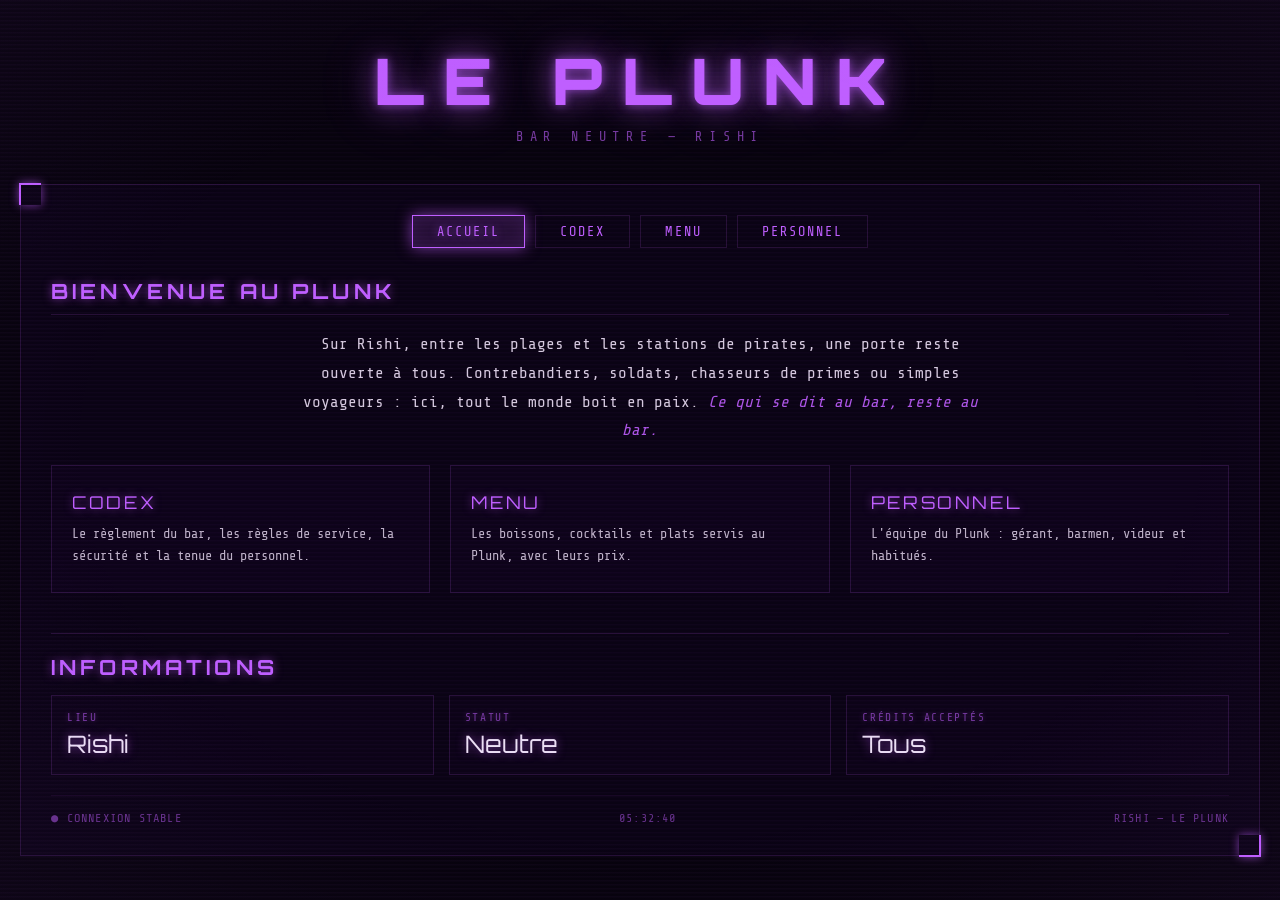
==== commit 6d0f4a32: "Add files via upload" ====
--- a/index.html
+++ b/index.html
@@ -14,7 +14,7 @@
   <meta property="og:url" content="https://insanity-chan.github.io/CIVILIAN/">
   <meta property="og:image" content="https://insanity-chan.github.io/CIVILIAN/preview.png">
   <meta property="og:site_name" content="Le Plunk">
-  <meta name="theme-color" content="#ff8c00">
+  <meta name="theme-color" content="#bf5fff">
 
   <style>
     /* IMAGE DE FOND : mets ton fichier dans images/fond.jpg */
@@ -60,7 +60,7 @@
       display: block;
       padding: 25px 20px;
       border: 1px solid var(--holo-dim);
-      background: rgba(26, 14, 0, 0.3);
+      background: rgba(20, 6, 38, 0.3);
       color: var(--text-white);
       transition: all 0.3s;
     }
--- a/style.css
+++ b/style.css
@@ -1,414 +1,414 @@
-@import url('https://fonts.googleapis.com/css2?family=Orbitron:wght@400;700;900&family=Share+Tech+Mono&display=swap');
-
-:root {
-  --holo-cyan: #ff8c00;
-  --holo-blue: #cc6600;
-  --holo-deep: #1a0e00;
-  --holo-glow: rgba(255, 140, 0, 0.6);
-  --holo-dim: rgba(255, 140, 0, 0.15);
-  --bg-dark: #0a0805;
-  --text-white: #f0e0d0;
-}
-
-* { margin: 0; padding: 0; box-sizing: border-box; }
-
-a, a:visited { color: var(--holo-cyan); text-decoration: none; }
-
-body {
-  background: var(--bg-dark);
-  color: var(--text-white);
-  font-family: 'Share Tech Mono', monospace;
-  overflow-x: hidden;
-  min-height: 100vh;
-  position: relative;
-}
-
-body::before {
-  content: '';
-  position: fixed;
-  top: 0; left: 0;
-  width: 100%; height: 100%;
-  background: repeating-linear-gradient(0deg, transparent 0px, transparent 2px, rgba(255,140,0,0.03) 3px, rgba(255,140,0,0.03) 4px);
-  pointer-events: none;
-  z-index: 9999;
-}
-
-body::after {
-  content: '';
-  position: fixed;
-  top: 0; left: 0;
-  width: 100%; height: 100%;
-  background: radial-gradient(ellipse at center, transparent 60%, rgba(255,140,0,0.04) 100%);
-  pointer-events: none;
-  z-index: 9998;
-  animation: flicker 6s infinite;
-}
-
-@keyframes flicker {
-  0%,100% { opacity: 1; }
-  92% { opacity: 1; }
-  93% { opacity: 0.85; }
-  94% { opacity: 1; }
-  96% { opacity: 0.9; }
-  97% { opacity: 1; }
-}
-
-.holo-header {
-  text-align: center;
-  padding: 40px 20px 20px;
-}
-
-.holo-header h1 {
-  font-family: 'Orbitron', sans-serif;
-  font-weight: 900;
-  font-size: clamp(2rem, 6vw, 4rem);
-  letter-spacing: 0.3em;
-  text-transform: uppercase;
-  color: var(--holo-cyan);
-  text-shadow: 0 0 10px var(--holo-glow), 0 0 30px var(--holo-glow), 0 0 60px rgba(255,140,0,0.3);
-  animation: textGlow 3s ease-in-out infinite alternate;
-}
-
-@keyframes textGlow {
-  from { text-shadow: 0 0 10px var(--holo-glow), 0 0 30px var(--holo-glow), 0 0 60px rgba(255,140,0,0.3); }
-  to   { text-shadow: 0 0 15px var(--holo-glow), 0 0 45px var(--holo-glow), 0 0 80px rgba(255,140,0,0.5); }
-}
-
-.holo-header .subtitle {
-  font-size: 0.85rem;
-  letter-spacing: 0.5em;
-  margin-top: 8px;
-  opacity: 0.6;
-  text-transform: uppercase;
-  color: var(--holo-cyan);
-}
-
-.holo-frame {
-  position: relative;
-  border: 1px solid var(--holo-dim);
-  background: rgba(26, 14, 0, 0.3);
-  backdrop-filter: blur(2px);
-  margin: 20px;
-  padding: 30px;
-}
-
-.holo-frame::before,
-.holo-frame::after {
-  content: '';
-  position: absolute;
-  width: 20px; height: 20px;
-  border: 2px solid var(--holo-cyan);
-  box-shadow: 0 0 10px var(--holo-glow);
-}
-
-.holo-frame::before { top: -2px; left: -2px; border-right: none; border-bottom: none; }
-.holo-frame::after  { bottom: -2px; right: -2px; border-left: none; border-top: none; }
-
-.holo-nav {
-  display: flex;
-  justify-content: center;
-  gap: 10px;
-  flex-wrap: wrap;
-  margin-bottom: 30px;
-}
-
-.holo-nav a { text-decoration: none; }
-
-.holo-nav button {
-  background: transparent;
-  border: 1px solid var(--holo-dim);
-  color: var(--holo-cyan);
-  padding: 8px 24px;
-  font-family: 'Share Tech Mono', monospace;
-  font-size: 0.85rem;
-  letter-spacing: 0.15em;
-  text-transform: uppercase;
-  cursor: pointer;
-  transition: all 0.3s;
-}
-
-.holo-nav button:hover,
-.holo-nav button.active {
-  border-color: var(--holo-cyan);
-  background: var(--holo-dim);
-  box-shadow: 0 0 15px var(--holo-glow), inset 0 0 15px rgba(255,140,0,0.1);
-  text-shadow: 0 0 8px var(--holo-glow);
-}
-
-.holo-panel {
-  display: none;
-  animation: panelFade 0.5s ease;
-}
-
-.holo-panel.active { display: block; }
-
-@keyframes panelFade {
-  from { opacity: 0; transform: translateY(10px); }
-  to   { opacity: 1; transform: translateY(0); }
-}
-
-.holo-panel h2 {
-  font-family: 'Orbitron', sans-serif;
-  font-size: 1.3rem;
-  letter-spacing: 0.2em;
-  margin-bottom: 15px;
-  text-transform: uppercase;
-  border-bottom: 1px solid var(--holo-dim);
-  padding-bottom: 10px;
-  color: var(--holo-cyan);
-  text-shadow: 0 0 10px var(--holo-glow);
-}
-
-.holo-panel p {
-  line-height: 1.8;
-  opacity: 0.9;
-  margin-bottom: 15px;
-  color: var(--text-white);
-}
-
-.holo-table {
-  width: 100%;
-  border-collapse: collapse;
-  margin-top: 15px;
-}
-
-.holo-table th {
-  text-align: left;
-  padding: 10px;
-  border-bottom: 1px solid var(--holo-cyan);
-  text-transform: uppercase;
-  letter-spacing: 0.1em;
-  font-size: 0.8rem;
-  color: var(--holo-cyan);
-  text-shadow: 0 0 5px var(--holo-glow);
-}
-
-.holo-table td {
-  padding: 10px;
-  border-bottom: 1px solid var(--holo-dim);
-  opacity: 0.9;
-  color: var(--text-white);
-}
-
-.holo-table tr:hover td {
-  background: var(--holo-dim);
-  opacity: 1;
-}
-
-.holo-status {
-  display: flex;
-  justify-content: space-between;
-  align-items: center;
-  margin-top: 20px;
-  padding-top: 15px;
-  border-top: 1px solid var(--holo-dim);
-  font-size: 0.75rem;
-  opacity: 0.5;
-  letter-spacing: 0.1em;
-  color: var(--holo-cyan);
-}
-
-.blink { animation: blink 1.5s infinite; }
-
-@keyframes blink {
-  0%,100% { opacity: 1; }
-  50% { opacity: 0.2; }
-}
-
-.holo-grid {
-  display: grid;
-  grid-template-columns: repeat(auto-fit, minmax(200px, 1fr));
-  gap: 15px;
-  margin-top: 15px;
-}
-
-.holo-card {
-  border: 1px solid var(--holo-dim);
-  padding: 15px;
-  background: rgba(26, 14, 0, 0.2);
-  transition: all 0.3s;
-}
-
-.holo-card:hover {
-  border-color: var(--holo-cyan);
-  box-shadow: 0 0 15px var(--holo-glow);
-}
-
-.holo-card .label {
-  font-size: 0.7rem;
-  opacity: 0.6;
-  text-transform: uppercase;
-  letter-spacing: 0.15em;
-  color: var(--holo-cyan);
-  text-shadow: 0 0 5px var(--holo-glow);
-}
-
-.holo-card .value {
-  font-family: 'Orbitron', sans-serif;
-  font-size: 1.5rem;
-  margin-top: 5px;
-  text-shadow: 0 0 10px var(--holo-glow);
-  color: var(--text-white);
-}
-
-#boot-screen {
-  position: fixed;
-  top: 0; left: 0;
-  width: 100%; height: 100%;
-  background: var(--bg-dark);
-  z-index: 10000;
-  display: flex;
-  align-items: center;
-  justify-content: center;
-  flex-direction: column;
-}
-
-#boot-screen .boot-text {
-  font-size: 0.9rem;
-  opacity: 0.7;
-  margin: 4px 0;
-  color: var(--holo-cyan);
-}
-
-#boot-screen .boot-bar {
-  width: 300px;
-  height: 2px;
-  background: var(--holo-dim);
-  margin-top: 20px;
-  overflow: hidden;
-}
-
-#boot-screen .boot-bar-fill {
-  height: 100%;
-  background: var(--holo-cyan);
-  box-shadow: 0 0 10px var(--holo-glow);
-  width: 0%;
-  animation: bootLoad 0.5s ease forwards;
-}
-
-@keyframes bootLoad { to { width: 100%; } }
-
-.holo-section {
-  margin-top: 40px;
-  padding-top: 20px;
-  border-top: 1px solid var(--holo-dim);
-  animation: panelFade 0.5s ease;
-}
-
-.holo-section h2 {
-  font-family: 'Orbitron', sans-serif;
-  font-size: 1.3rem;
-  letter-spacing: 0.2em;
-  margin-bottom: 15px;
-  text-transform: uppercase;
-  text-shadow: 0 0 10px var(--holo-glow);
-  color: var(--holo-cyan);
-}
-
-.holo-section h3 {
-  font-family: 'Orbitron', sans-serif;
-  font-size: 1rem;
-  letter-spacing: 0.15em;
-  margin: 25px 0 10px;
-  text-transform: uppercase;
-  color: var(--holo-cyan);
-  opacity: 0.9;
-}
-
-.holo-section h4 {
-  font-size: 0.9rem;
-  letter-spacing: 0.1em;
-  margin: 20px 0 8px;
-  text-transform: uppercase;
-  opacity: 0.8;
-  color: var(--holo-cyan);
-}
-
-.holo-section p {
-  line-height: 1.8;
-  opacity: 0.9;
-  margin-bottom: 12px;
-  color: var(--text-white);
-}
-
-.holo-intro {
-  font-style: italic;
-  opacity: 0.7 !important;
-  color: var(--text-white) !important;
-}
-
-.holo-note {
-  font-size: 0.8rem;
-  opacity: 0.6 !important;
-  font-style: italic;
-  color: var(--text-white) !important;
-}
-
-.holo-list {
-  list-style: none;
-  padding-left: 0;
-}
-
-.holo-list li {
-  padding: 8px 0 8px 20px;
-  position: relative;
-  line-height: 1.7;
-  opacity: 0.9;
-  border-bottom: 1px solid rgba(255,140,0,0.05);
-  color: var(--text-white);
-}
-
-.holo-list li::before {
-  content: '▸';
-  position: absolute;
-  left: 0;
-  color: var(--holo-cyan);
-  text-shadow: 0 0 5px var(--holo-glow);
-}
-
-.holo-list li strong {
-  color: var(--holo-cyan);
-  text-shadow: 0 0 5px var(--holo-glow);
-}
-
-.holo-sommaire {
-  display: flex;
-  flex-direction: column;
-  gap: 8px;
-}
-
-.holo-link {
-  color: var(--holo-cyan);
-  text-decoration: none;
-  padding: 10px 15px;
-  border: 1px solid var(--holo-dim);
-  transition: all 0.3s;
-  font-size: 0.9rem;
-  letter-spacing: 0.1em;
-}
-
-.holo-link:hover {
-  border-color: var(--holo-cyan);
-  background: var(--holo-dim);
-  box-shadow: 0 0 10px var(--holo-glow);
-  padding-left: 25px;
-}
-
-@media (max-width: 600px) {
-  .holo-frame {
-    padding: 15px;
-  }
-
-  .holo-header h1 {
-    font-size: 1.5rem;
-  }
-
-  .holo-header .subtitle {
-    font-size: 0.65rem;
-  }
-
-  .holo-nav button {
-    padding: 6px 12px;
-    font-size: 0.75rem;
-  }
-}
+@import url('https://fonts.googleapis.com/css2?family=Orbitron:wght@400;700;900&family=Share+Tech+Mono&display=swap');
+
+:root {
+  --holo-cyan: #bf5fff;
+  --holo-blue: #8a2be2;
+  --holo-deep: #14062a;
+  --holo-glow: rgba(191, 95, 255, 0.6);
+  --holo-dim: rgba(191, 95, 255, 0.15);
+  --bg-dark: #07030d;
+  --text-white: #ece0f5;
+}
+
+* { margin: 0; padding: 0; box-sizing: border-box; }
+
+a, a:visited { color: var(--holo-cyan); text-decoration: none; }
+
+body {
+  background: var(--bg-dark);
+  color: var(--text-white);
+  font-family: 'Share Tech Mono', monospace;
+  overflow-x: hidden;
+  min-height: 100vh;
+  position: relative;
+}
+
+body::before {
+  content: '';
+  position: fixed;
+  top: 0; left: 0;
+  width: 100%; height: 100%;
+  background: repeating-linear-gradient(0deg, transparent 0px, transparent 2px, rgba(191,95,255,0.03) 3px, rgba(191,95,255,0.03) 4px);
+  pointer-events: none;
+  z-index: 9999;
+}
+
+body::after {
+  content: '';
+  position: fixed;
+  top: 0; left: 0;
+  width: 100%; height: 100%;
+  background: radial-gradient(ellipse at center, transparent 60%, rgba(191,95,255,0.04) 100%);
+  pointer-events: none;
+  z-index: 9998;
+  animation: flicker 6s infinite;
+}
+
+@keyframes flicker {
+  0%,100% { opacity: 1; }
+  92% { opacity: 1; }
+  93% { opacity: 0.85; }
+  94% { opacity: 1; }
+  96% { opacity: 0.9; }
+  97% { opacity: 1; }
+}
+
+.holo-header {
+  text-align: center;
+  padding: 40px 20px 20px;
+}
+
+.holo-header h1 {
+  font-family: 'Orbitron', sans-serif;
+  font-weight: 900;
+  font-size: clamp(2rem, 6vw, 4rem);
+  letter-spacing: 0.3em;
+  text-transform: uppercase;
+  color: var(--holo-cyan);
+  text-shadow: 0 0 10px var(--holo-glow), 0 0 30px var(--holo-glow), 0 0 60px rgba(191,95,255,0.3);
+  animation: textGlow 3s ease-in-out infinite alternate;
+}
+
+@keyframes textGlow {
+  from { text-shadow: 0 0 10px var(--holo-glow), 0 0 30px var(--holo-glow), 0 0 60px rgba(191,95,255,0.3); }
+  to   { text-shadow: 0 0 15px var(--holo-glow), 0 0 45px var(--holo-glow), 0 0 80px rgba(191,95,255,0.5); }
+}
+
+.holo-header .subtitle {
+  font-size: 0.85rem;
+  letter-spacing: 0.5em;
+  margin-top: 8px;
+  opacity: 0.6;
+  text-transform: uppercase;
+  color: var(--holo-cyan);
+}
+
+.holo-frame {
+  position: relative;
+  border: 1px solid var(--holo-dim);
+  background: rgba(20, 6, 38, 0.3);
+  backdrop-filter: blur(2px);
+  margin: 20px;
+  padding: 30px;
+}
+
+.holo-frame::before,
+.holo-frame::after {
+  content: '';
+  position: absolute;
+  width: 20px; height: 20px;
+  border: 2px solid var(--holo-cyan);
+  box-shadow: 0 0 10px var(--holo-glow);
+}
+
+.holo-frame::before { top: -2px; left: -2px; border-right: none; border-bottom: none; }
+.holo-frame::after  { bottom: -2px; right: -2px; border-left: none; border-top: none; }
+
+.holo-nav {
+  display: flex;
+  justify-content: center;
+  gap: 10px;
+  flex-wrap: wrap;
+  margin-bottom: 30px;
+}
+
+.holo-nav a { text-decoration: none; }
+
+.holo-nav button {
+  background: transparent;
+  border: 1px solid var(--holo-dim);
+  color: var(--holo-cyan);
+  padding: 8px 24px;
+  font-family: 'Share Tech Mono', monospace;
+  font-size: 0.85rem;
+  letter-spacing: 0.15em;
+  text-transform: uppercase;
+  cursor: pointer;
+  transition: all 0.3s;
+}
+
+.holo-nav button:hover,
+.holo-nav button.active {
+  border-color: var(--holo-cyan);
+  background: var(--holo-dim);
+  box-shadow: 0 0 15px var(--holo-glow), inset 0 0 15px rgba(191,95,255,0.1);
+  text-shadow: 0 0 8px var(--holo-glow);
+}
+
+.holo-panel {
+  display: none;
+  animation: panelFade 0.5s ease;
+}
+
+.holo-panel.active { display: block; }
+
+@keyframes panelFade {
+  from { opacity: 0; transform: translateY(10px); }
+  to   { opacity: 1; transform: translateY(0); }
+}
+
+.holo-panel h2 {
+  font-family: 'Orbitron', sans-serif;
+  font-size: 1.3rem;
+  letter-spacing: 0.2em;
+  margin-bottom: 15px;
+  text-transform: uppercase;
+  border-bottom: 1px solid var(--holo-dim);
+  padding-bottom: 10px;
+  color: var(--holo-cyan);
+  text-shadow: 0 0 10px var(--holo-glow);
+}
+
+.holo-panel p {
+  line-height: 1.8;
+  opacity: 0.9;
+  margin-bottom: 15px;
+  color: var(--text-white);
+}
+
+.holo-table {
+  width: 100%;
+  border-collapse: collapse;
+  margin-top: 15px;
+}
+
+.holo-table th {
+  text-align: left;
+  padding: 10px;
+  border-bottom: 1px solid var(--holo-cyan);
+  text-transform: uppercase;
+  letter-spacing: 0.1em;
+  font-size: 0.8rem;
+  color: var(--holo-cyan);
+  text-shadow: 0 0 5px var(--holo-glow);
+}
+
+.holo-table td {
+  padding: 10px;
+  border-bottom: 1px solid var(--holo-dim);
+  opacity: 0.9;
+  color: var(--text-white);
+}
+
+.holo-table tr:hover td {
+  background: var(--holo-dim);
+  opacity: 1;
+}
+
+.holo-status {
+  display: flex;
+  justify-content: space-between;
+  align-items: center;
+  margin-top: 20px;
+  padding-top: 15px;
+  border-top: 1px solid var(--holo-dim);
+  font-size: 0.75rem;
+  opacity: 0.5;
+  letter-spacing: 0.1em;
+  color: var(--holo-cyan);
+}
+
+.blink { animation: blink 1.5s infinite; }
+
+@keyframes blink {
+  0%,100% { opacity: 1; }
+  50% { opacity: 0.2; }
+}
+
+.holo-grid {
+  display: grid;
+  grid-template-columns: repeat(auto-fit, minmax(200px, 1fr));
+  gap: 15px;
+  margin-top: 15px;
+}
+
+.holo-card {
+  border: 1px solid var(--holo-dim);
+  padding: 15px;
+  background: rgba(20, 6, 38, 0.2);
+  transition: all 0.3s;
+}
+
+.holo-card:hover {
+  border-color: var(--holo-cyan);
+  box-shadow: 0 0 15px var(--holo-glow);
+}
+
+.holo-card .label {
+  font-size: 0.7rem;
+  opacity: 0.6;
+  text-transform: uppercase;
+  letter-spacing: 0.15em;
+  color: var(--holo-cyan);
+  text-shadow: 0 0 5px var(--holo-glow);
+}
+
+.holo-card .value {
+  font-family: 'Orbitron', sans-serif;
+  font-size: 1.5rem;
+  margin-top: 5px;
+  text-shadow: 0 0 10px var(--holo-glow);
+  color: var(--text-white);
+}
+
+#boot-screen {
+  position: fixed;
+  top: 0; left: 0;
+  width: 100%; height: 100%;
+  background: var(--bg-dark);
+  z-index: 10000;
+  display: flex;
+  align-items: center;
+  justify-content: center;
+  flex-direction: column;
+}
+
+#boot-screen .boot-text {
+  font-size: 0.9rem;
+  opacity: 0.7;
+  margin: 4px 0;
+  color: var(--holo-cyan);
+}
+
+#boot-screen .boot-bar {
+  width: 300px;
+  height: 2px;
+  background: var(--holo-dim);
+  margin-top: 20px;
+  overflow: hidden;
+}
+
+#boot-screen .boot-bar-fill {
+  height: 100%;
+  background: var(--holo-cyan);
+  box-shadow: 0 0 10px var(--holo-glow);
+  width: 0%;
+  animation: bootLoad 0.5s ease forwards;
+}
+
+@keyframes bootLoad { to { width: 100%; } }
+
+.holo-section {
+  margin-top: 40px;
+  padding-top: 20px;
+  border-top: 1px solid var(--holo-dim);
+  animation: panelFade 0.5s ease;
+}
+
+.holo-section h2 {
+  font-family: 'Orbitron', sans-serif;
+  font-size: 1.3rem;
+  letter-spacing: 0.2em;
+  margin-bottom: 15px;
+  text-transform: uppercase;
+  text-shadow: 0 0 10px var(--holo-glow);
+  color: var(--holo-cyan);
+}
+
+.holo-section h3 {
+  font-family: 'Orbitron', sans-serif;
+  font-size: 1rem;
+  letter-spacing: 0.15em;
+  margin: 25px 0 10px;
+  text-transform: uppercase;
+  color: var(--holo-cyan);
+  opacity: 0.9;
+}
+
+.holo-section h4 {
+  font-size: 0.9rem;
+  letter-spacing: 0.1em;
+  margin: 20px 0 8px;
+  text-transform: uppercase;
+  opacity: 0.8;
+  color: var(--holo-cyan);
+}
+
+.holo-section p {
+  line-height: 1.8;
+  opacity: 0.9;
+  margin-bottom: 12px;
+  color: var(--text-white);
+}
+
+.holo-intro {
+  font-style: italic;
+  opacity: 0.7 !important;
+  color: var(--text-white) !important;
+}
+
+.holo-note {
+  font-size: 0.8rem;
+  opacity: 0.6 !important;
+  font-style: italic;
+  color: var(--text-white) !important;
+}
+
+.holo-list {
+  list-style: none;
+  padding-left: 0;
+}
+
+.holo-list li {
+  padding: 8px 0 8px 20px;
+  position: relative;
+  line-height: 1.7;
+  opacity: 0.9;
+  border-bottom: 1px solid rgba(191,95,255,0.05);
+  color: var(--text-white);
+}
+
+.holo-list li::before {
+  content: '▸';
+  position: absolute;
+  left: 0;
+  color: var(--holo-cyan);
+  text-shadow: 0 0 5px var(--holo-glow);
+}
+
+.holo-list li strong {
+  color: var(--holo-cyan);
+  text-shadow: 0 0 5px var(--holo-glow);
+}
+
+.holo-sommaire {
+  display: flex;
+  flex-direction: column;
+  gap: 8px;
+}
+
+.holo-link {
+  color: var(--holo-cyan);
+  text-decoration: none;
+  padding: 10px 15px;
+  border: 1px solid var(--holo-dim);
+  transition: all 0.3s;
+  font-size: 0.9rem;
+  letter-spacing: 0.1em;
+}
+
+.holo-link:hover {
+  border-color: var(--holo-cyan);
+  background: var(--holo-dim);
+  box-shadow: 0 0 10px var(--holo-glow);
+  padding-left: 25px;
+}
+
+@media (max-width: 600px) {
+  .holo-frame {
+    padding: 15px;
+  }
+
+  .holo-header h1 {
+    font-size: 1.5rem;
+  }
+
+  .holo-header .subtitle {
+    font-size: 0.65rem;
+  }
+
+  .holo-nav button {
+    padding: 6px 12px;
+    font-size: 0.75rem;
+  }
+}
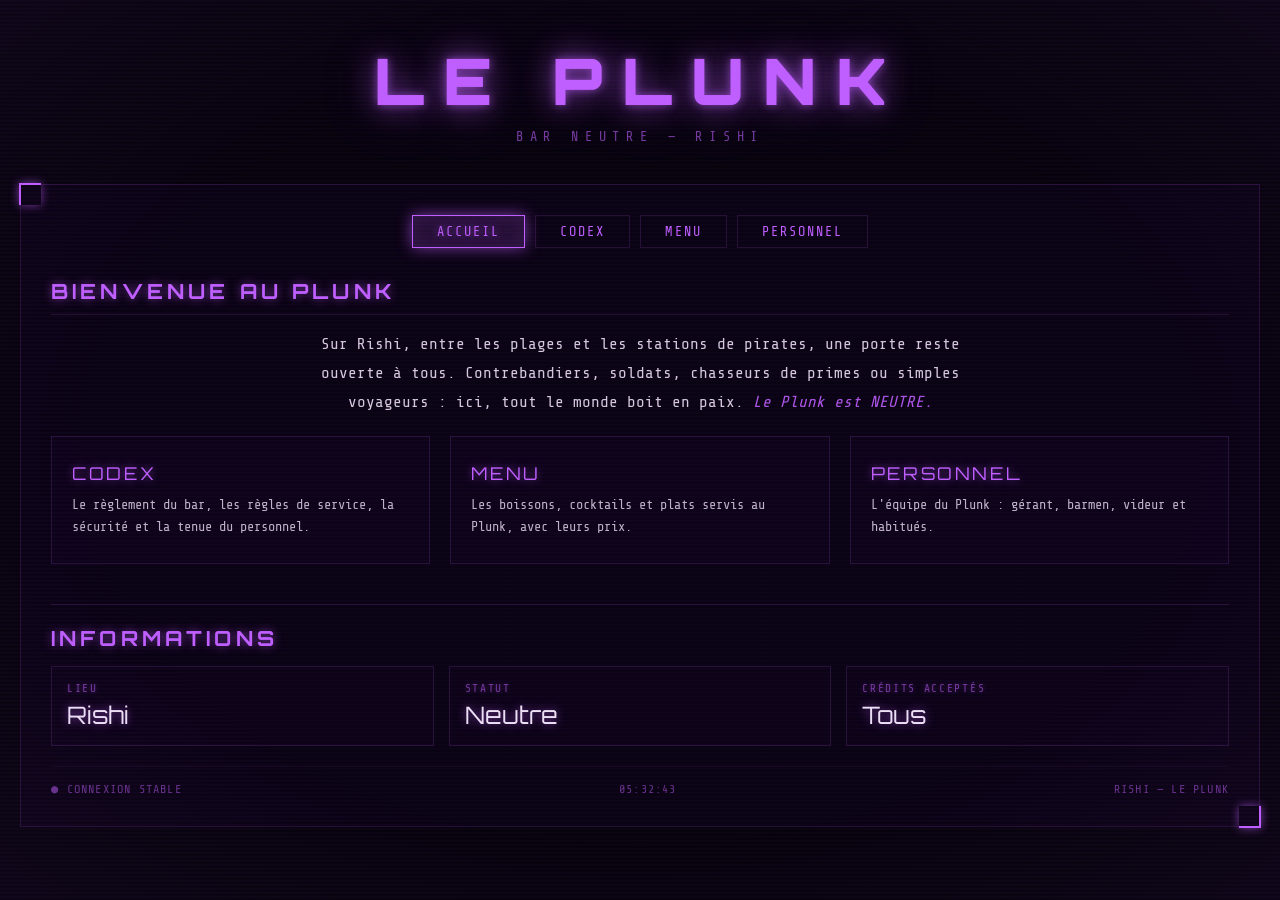
==== commit fb1b9d79: "Update index.html" ====
--- a/index.html
+++ b/index.html
@@ -125,7 +125,7 @@
       <p class="accueil-intro">
         Sur Rishi, entre les plages et les stations de pirates, une porte reste ouverte à tous.
         Contrebandiers, soldats, chasseurs de primes ou simples voyageurs : ici, tout le monde boit en paix.
-        <em>Ce qui se dit au bar, reste au bar.</em>
+        <em>Le Plunk est NEUTRE.</em>
       </p>
     </div>
 
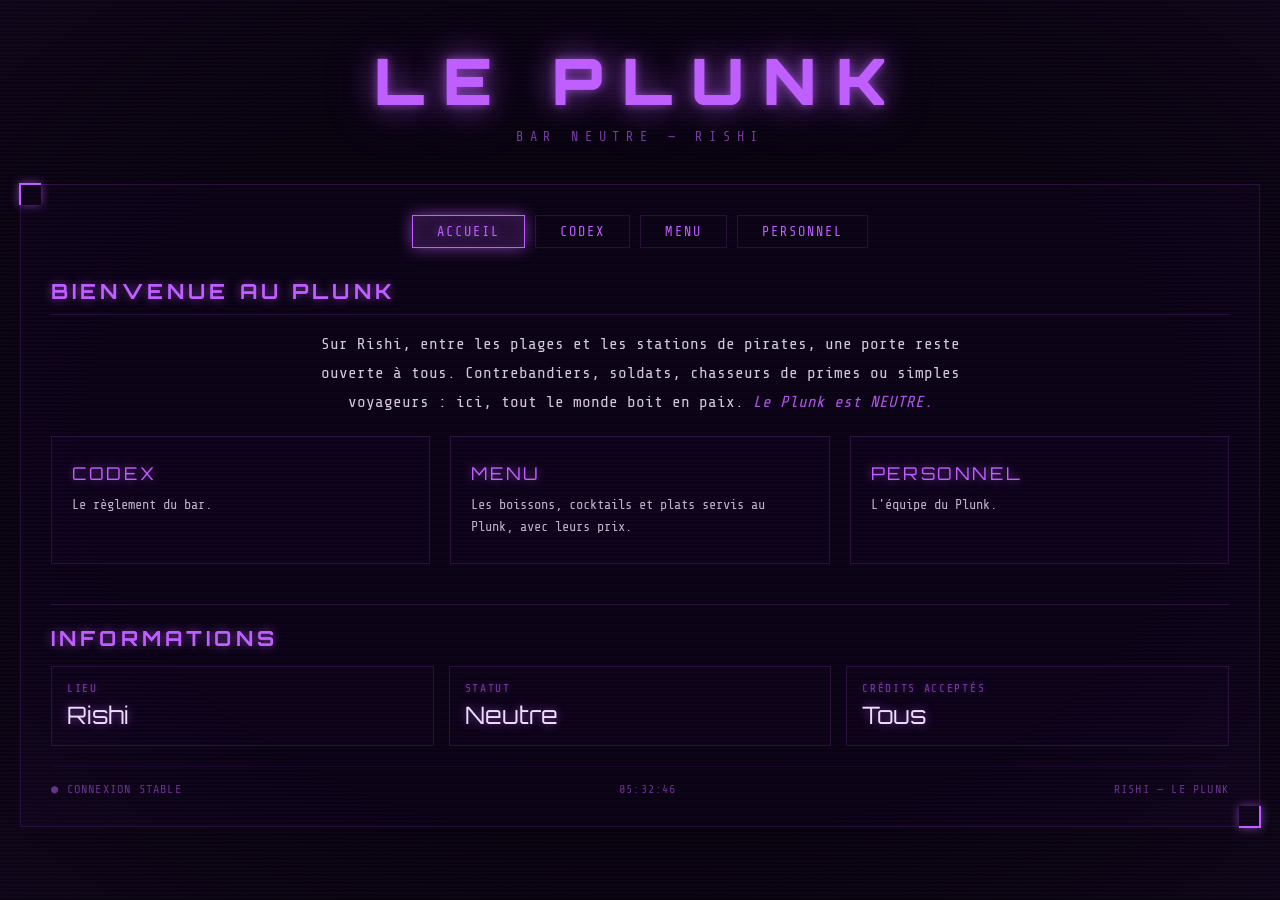
==== commit fbc01681: "Update index.html" ====
--- a/index.html
+++ b/index.html
@@ -132,7 +132,7 @@
     <div class="accueil-cartes">
       <a href="codex.html" class="accueil-carte">
         <div class="carte-titre">Codex</div>
-        <div class="carte-texte">Le règlement du bar, les règles de service, la sécurité et la tenue du personnel.</div>
+        <div class="carte-texte">Le règlement du bar.</div>
       </a>
 
       <a href="menu.html" class="accueil-carte">
@@ -142,7 +142,7 @@
 
       <a href="effectif.html" class="accueil-carte">
         <div class="carte-titre">Personnel</div>
-        <div class="carte-texte">L'équipe du Plunk : gérant, barmen, videur et habitués.</div>
+        <div class="carte-texte">L'équipe du Plunk.</div>
       </a>
     </div>
 
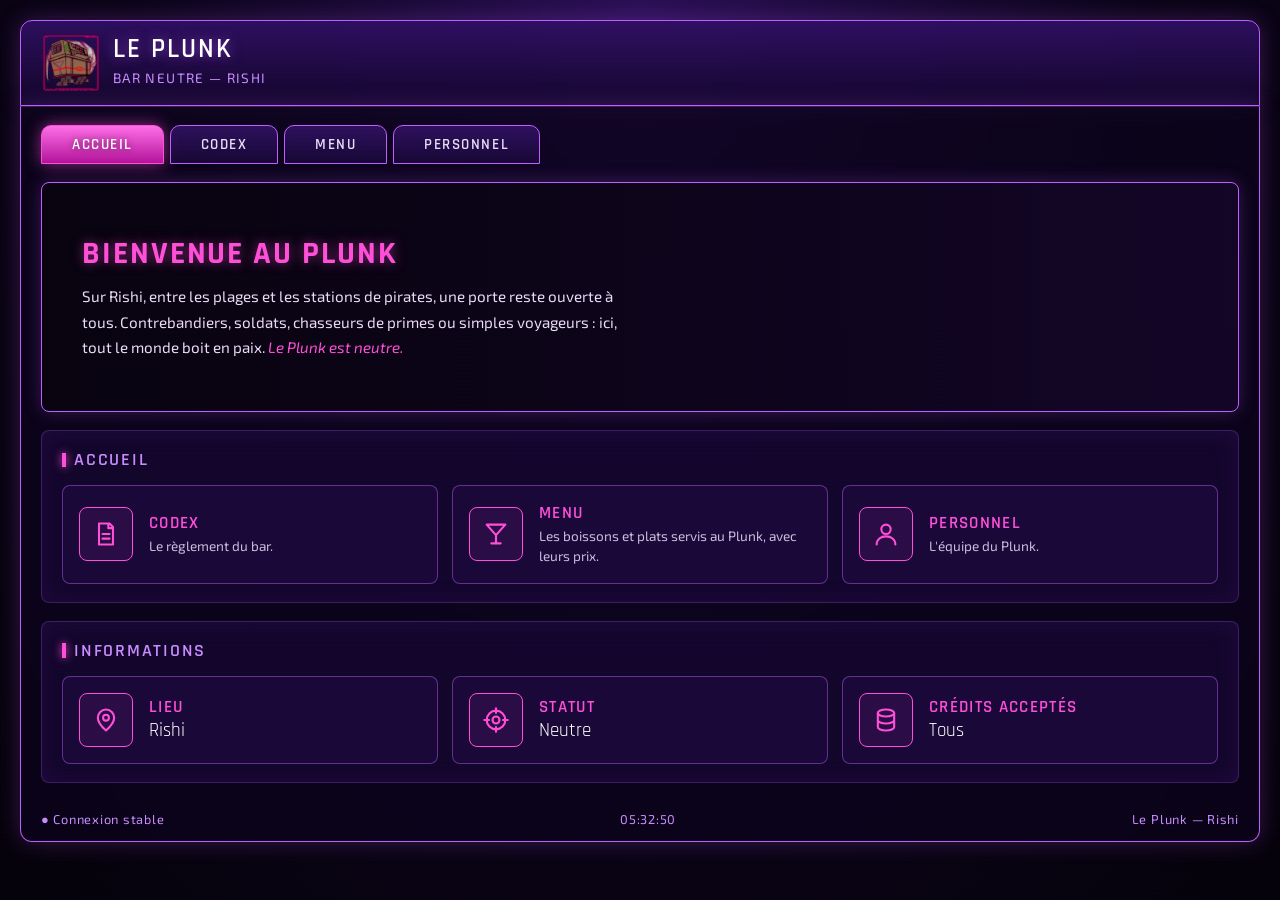
==== commit fbbabda8: "Add files via upload" ====
--- a/index.html
+++ b/index.html
@@ -15,85 +15,10 @@
   <meta property="og:image" content="https://insanity-chan.github.io/CIVILIAN/preview.png">
   <meta property="og:site_name" content="Le Plunk">
   <meta name="theme-color" content="#bf5fff">
-
-  <style>
-    /* IMAGE DE FOND : mets ton fichier dans images/fond.jpg */
-    .site-fond {
-      position: fixed;
-      top: 0; left: 0;
-      width: 100%; height: 100%;
-      background: url('images/fond.jpg') center / cover no-repeat;
-      opacity: 0.25;
-      z-index: -1;
-    }
-
-    .accueil-intro {
-      text-align: center;
-      max-width: 700px;
-      margin: 0 auto 30px;
-      line-height: 1.8;
-      opacity: 0.9;
-    }
-
-    .accueil-intro em {
-      color: var(--holo-cyan);
-      font-style: italic;
-    }
-
-    .accueil-banniere {
-      display: block;
-      width: 100%;
-      max-height: 300px;
-      object-fit: cover;
-      border: 1px solid var(--holo-dim);
-      margin-bottom: 30px;
-    }
-
-    .accueil-cartes {
-      display: grid;
-      grid-template-columns: repeat(auto-fit, minmax(220px, 1fr));
-      gap: 20px;
-      margin-top: 20px;
-    }
-
-    a.accueil-carte, a.accueil-carte:visited {
-      display: block;
-      padding: 25px 20px;
-      border: 1px solid var(--holo-dim);
-      background: rgba(20, 6, 38, 0.3);
-      color: var(--text-white);
-      transition: all 0.3s;
-    }
-
-    a.accueil-carte:hover {
-      border-color: var(--holo-cyan);
-      box-shadow: 0 0 15px var(--holo-glow);
-      background: var(--holo-dim);
-    }
-
-    .accueil-carte .carte-titre {
-      font-family: 'Orbitron', sans-serif;
-      font-size: 1.1rem;
-      letter-spacing: 0.15em;
-      text-transform: uppercase;
-      color: var(--holo-cyan);
-      text-shadow: 0 0 8px var(--holo-glow);
-      margin-bottom: 10px;
-    }
-
-    .accueil-carte .carte-texte {
-      font-size: 0.85rem;
-      line-height: 1.6;
-      opacity: 0.8;
-    }
-
-    .accueil-infos {
-      margin-top: 40px;
-    }
-  </style>
 </head>
 <body>
 
+  <!-- Fond optionnel : images/fond.jpg -->
   <div class="site-fond"></div>
 
   <div id="boot-screen">
@@ -117,57 +42,84 @@
       <a href="effectif.html"><button>Personnel</button></a>
     </div>
 
-    <!-- BANNIÈRE : mets ton image dans images/banniere.jpg (supprime cette ligne si tu n'en veux pas) -->
-    <img class="accueil-banniere" src="images/banniere.jpg" alt="Le Plunk, bar sur Rishi" onerror="this.style.display='none'">
-
-    <div class="holo-panel active">
-      <h2>Bienvenue au Plunk</h2>
-      <p class="accueil-intro">
-        Sur Rishi, entre les plages et les stations de pirates, une porte reste ouverte à tous.
-        Contrebandiers, soldats, chasseurs de primes ou simples voyageurs : ici, tout le monde boit en paix.
-        <em>Le Plunk est NEUTRE.</em>
-      </p>
+    <!-- BANNIÈRE : image de fond = images/banniere.jpg (1600x400 conseillé) -->
+    <div class="accueil-hero">
+      <div class="hero-texte">
+        <div class="hero-titre">Bienvenue au Plunk</div>
+        <p>
+          Sur Rishi, entre les plages et les stations de pirates, une porte reste ouverte à tous.
+          Contrebandiers, soldats, chasseurs de primes ou simples voyageurs : ici, tout le monde boit en paix.
+          <em>Le Plunk est neutre.</em>
+        </p>
+      </div>
     </div>
 
-    <div class="accueil-cartes">
-      <a href="codex.html" class="accueil-carte">
-        <div class="carte-titre">Codex</div>
-        <div class="carte-texte">Le règlement du bar.</div>
-      </a>
+    <div class="holo-section">
+      <h2>Accueil</h2>
+      <div class="accueil-cartes">
 
-      <a href="menu.html" class="accueil-carte">
-        <div class="carte-titre">Menu</div>
-        <div class="carte-texte">Les boissons, cocktails et plats servis au Plunk, avec leurs prix.</div>
-      </a>
+        <a href="codex.html" class="accueil-carte">
+          <span class="carte-icone"><svg viewBox="0 0 24 24"><path d="M6 3h9l3 3v15H6z M14 3v4h4 M9 12h6 M9 16h6"/></svg></span>
+          <span>
+            <div class="carte-titre">Codex</div>
+            <div class="carte-texte">Le règlement du bar.</div>
+          </span>
+        </a>
 
-      <a href="effectif.html" class="accueil-carte">
-        <div class="carte-titre">Personnel</div>
-        <div class="carte-texte">L'équipe du Plunk.</div>
-      </a>
+        <a href="menu.html" class="accueil-carte">
+          <span class="carte-icone"><svg viewBox="0 0 24 24"><path d="M4 4h16l-8 9z M12 13v7 M8 20h8"/></svg></span>
+          <span>
+            <div class="carte-titre">Menu</div>
+            <div class="carte-texte">Les boissons et plats servis au Plunk, avec leurs prix.</div>
+          </span>
+        </a>
+
+        <a href="effectif.html" class="accueil-carte">
+          <span class="carte-icone"><svg viewBox="0 0 24 24"><circle cx="12" cy="8" r="4"/><path d="M4 21c0-4.4 3.6-7 8-7s8 2.6 8 7"/></svg></span>
+          <span>
+            <div class="carte-titre">Personnel</div>
+            <div class="carte-texte">L'équipe du Plunk.</div>
+          </span>
+        </a>
+
+      </div>
     </div>
 
-    <div class="holo-section accueil-infos">
+    <div class="holo-section">
       <h2>Informations</h2>
       <div class="holo-grid">
+
         <div class="holo-card">
-          <div class="label">Lieu</div>
-          <div class="value">Rishi</div>
+          <span class="carte-icone"><svg viewBox="0 0 24 24"><path d="M12 21s7-6.2 7-11a7 7 0 0 0-14 0c0 4.8 7 11 7 11z"/><circle cx="12" cy="10" r="2.5"/></svg></span>
+          <span>
+            <div class="label">Lieu</div>
+            <div class="value">Rishi</div>
+          </span>
         </div>
+
         <div class="holo-card">
-          <div class="label">Statut</div>
-          <div class="value">Neutre</div>
+          <span class="carte-icone"><svg viewBox="0 0 24 24"><circle cx="12" cy="12" r="8"/><circle cx="12" cy="12" r="3"/><path d="M12 2v4 M12 18v4 M2 12h4 M18 12h4"/></svg></span>
+          <span>
+            <div class="label">Statut</div>
+            <div class="value">Neutre</div>
+          </span>
         </div>
+
         <div class="holo-card">
-          <div class="label">Crédits acceptés</div>
-          <div class="value">Tous</div>
+          <span class="carte-icone"><svg viewBox="0 0 24 24"><ellipse cx="12" cy="6" rx="7" ry="3"/><path d="M5 6v6c0 1.7 3.1 3 7 3s7-1.3 7-3V6 M5 12v6c0 1.7 3.1 3 7 3s7-1.3 7-3v-6"/></svg></span>
+          <span>
+            <div class="label">Crédits acceptés</div>
+            <div class="value">Tous</div>
+          </span>
         </div>
+
       </div>
     </div>
 
     <div class="holo-status">
-      <span><span class="blink">●</span> CONNEXION STABLE</span>
+      <span><span class="blink">●</span> Connexion stable</span>
       <span id="horloge">--:--:--</span>
-      <span>RISHI — LE PLUNK</span>
+      <span>Le Plunk — Rishi</span>
     </div>
   </div>
 
--- a/style.css
+++ b/style.css
@@ -1,13 +1,17 @@
-@import url('https://fonts.googleapis.com/css2?family=Orbitron:wght@400;700;900&family=Share+Tech+Mono&display=swap');
-
+@import url('https://fonts.googleapis.com/css2?family=Rajdhani:wght@500;600;700&family=Exo+2:wght@400;500;600&family=Orbitron:wght@400;700;900&display=swap');
+
+/* ===== COULEURS : change ici pour modifier tout le site ===== */
 :root {
-  --holo-cyan: #bf5fff;
+  --holo-cyan: #c98cff;               /* titres et liens (violet clair) */
+  --holo-neon: #bf5fff;               /* bordures néon */
+  --holo-accent: #ff4fd8;             /* onglet actif, icônes, titres de cartes */
   --holo-blue: #8a2be2;
   --holo-deep: #14062a;
-  --holo-glow: rgba(191, 95, 255, 0.6);
-  --holo-dim: rgba(191, 95, 255, 0.15);
+  --holo-glow: rgba(191, 95, 255, 0.55);
+  --holo-dim: rgba(191, 95, 255, 0.25);
+  --panel: rgba(22, 8, 48, 0.82);
   --bg-dark: #07030d;
-  --text-white: #ece0f5;
+  --text-white: #eadcf7;
 }
 
 * { margin: 0; padding: 0; box-sizing: border-box; }
@@ -15,9 +19,10 @@
 a, a:visited { color: var(--holo-cyan); text-decoration: none; }
 
 body {
-  background: var(--bg-dark);
+  background: radial-gradient(ellipse at 50% 0%, #2a0f55 0%, #0b0418 55%, #05020a 100%) fixed;
   color: var(--text-white);
-  font-family: 'Share Tech Mono', monospace;
+  font-family: 'Exo 2', 'Segoe UI', sans-serif;
+  font-size: 0.95rem;
   overflow-x: hidden;
   min-height: 100vh;
   position: relative;
@@ -28,229 +33,356 @@
   position: fixed;
   top: 0; left: 0;
   width: 100%; height: 100%;
-  background: repeating-linear-gradient(0deg, transparent 0px, transparent 2px, rgba(191,95,255,0.03) 3px, rgba(191,95,255,0.03) 4px);
+  background: repeating-linear-gradient(0deg, transparent 0px, transparent 3px, rgba(191,95,255,0.025) 4px);
   pointer-events: none;
   z-index: 9999;
 }
 
-body::after {
+/* ===== FENÊTRE : barre de titre + cadre ===== */
+.holo-header {
+  display: grid;
+  grid-template-columns: 56px 1fr;
+  grid-template-rows: auto auto;
+  align-content: center;
+  column-gap: 14px;
+  margin: 20px 20px 0;
+  padding: 14px 22px;
+  text-align: left;
+  border: 1px solid var(--holo-neon);
+  border-radius: 12px 12px 0 0;
+  background: linear-gradient(180deg, rgba(48, 16, 100, 0.92), rgba(20, 6, 44, 0.92));
+  box-shadow: 0 0 22px var(--holo-dim);
+}
+
+.holo-header::before {
   content: '';
+  grid-row: 1 / 3;
+  width: 56px; height: 56px;
+  background: url('images/ICONE.png') center / contain no-repeat;
+}
+
+.holo-header h1 {
+  font-family: 'Rajdhani', sans-serif;
+  font-weight: 600;
+  font-size: 1.7rem;
+  letter-spacing: 0.08em;
+  line-height: 1.1;
+  text-transform: uppercase;
+  color: #fff;
+  text-shadow: 0 0 12px var(--holo-glow);
+}
+
+.holo-header .subtitle {
+  font-size: 0.85rem;
+  letter-spacing: 0.1em;
+  text-transform: uppercase;
+  color: var(--holo-cyan);
+}
+
+.holo-frame {
+  position: relative;
+  margin: 0 20px 20px;
+  padding: 18px 20px 14px;
+  border: 1px solid var(--holo-neon);
+  border-top: 1px solid var(--holo-dim);
+  border-radius: 0 0 12px 12px;
+  background: rgba(12, 4, 28, 0.8);
+  backdrop-filter: blur(3px);
+  box-shadow: 0 0 22px var(--holo-dim);
+}
+
+/* ===== ONGLETS ===== */
+.holo-nav {
+  display: flex;
+  justify-content: flex-start;
+  gap: 6px;
+  flex-wrap: wrap;
+  margin-bottom: 18px;
+}
+
+.holo-nav a { text-decoration: none; }
+
+.holo-nav button {
+  font-family: 'Rajdhani', sans-serif;
+  font-weight: 600;
+  font-size: 0.95rem;
+  letter-spacing: 0.1em;
+  text-transform: uppercase;
+  color: var(--text-white);
+  padding: 9px 30px;
+  border: 1px solid var(--holo-neon);
+  border-radius: 10px 10px 0 0;
+  background: linear-gradient(180deg, rgba(60, 22, 120, 0.7), rgba(25, 8, 55, 0.9));
+  cursor: pointer;
+  transition: all 0.25s;
+}
+
+.holo-nav button:hover {
+  box-shadow: 0 0 14px var(--holo-glow);
+  border-color: var(--holo-cyan);
+}
+
+.holo-nav button.active {
+  color: #fff;
+  border-color: var(--holo-accent);
+  background: linear-gradient(180deg, #ff6ee7, #b3149a);
+  box-shadow: 0 0 16px rgba(255, 79, 216, 0.55);
+  text-shadow: 0 0 6px rgba(0,0,0,0.5);
+}
+
+/* ===== PANNEAUX ===== */
+.holo-panel { display: none; animation: panelFade 0.5s ease; }
+
+.holo-panel.active,
+.holo-section {
+  display: block;
+  margin-top: 18px;
+  padding: 18px 20px;
+  border: 1px solid var(--holo-dim);
+  border-radius: 8px;
+  background: var(--panel);
+  box-shadow: inset 0 0 25px rgba(120, 40, 220, 0.12);
+  animation: panelFade 0.5s ease;
+}
+
+.holo-panel.active { margin-top: 0; }
+
+@keyframes panelFade {
+  from { opacity: 0; transform: translateY(8px); }
+  to   { opacity: 1; transform: translateY(0); }
+}
+
+.holo-panel h2,
+.holo-section h2 {
+  position: relative;
+  padding-left: 12px;
+  margin-bottom: 14px;
+  font-family: 'Rajdhani', sans-serif;
+  font-weight: 600;
+  font-size: 1.1rem;
+  letter-spacing: 0.1em;
+  text-transform: uppercase;
+  color: var(--holo-cyan);
+  text-shadow: none;
+  border: 0;
+}
+
+.holo-panel h2::before,
+.holo-section h2::before {
+  content: '';
+  position: absolute;
+  left: 0; top: 0.2em; bottom: 0.2em;
+  width: 4px;
+  background: var(--holo-accent);
+  box-shadow: 0 0 8px var(--holo-accent);
+}
+
+.holo-section h3 {
+  font-family: 'Rajdhani', sans-serif;
+  font-size: 1rem;
+  letter-spacing: 0.12em;
+  margin: 22px 0 10px;
+  text-transform: uppercase;
+  color: var(--holo-cyan);
+}
+
+.holo-section h4 {
+  font-size: 0.9rem;
+  letter-spacing: 0.1em;
+  margin: 20px 0 8px;
+  text-transform: uppercase;
+  color: var(--holo-cyan);
+}
+
+.holo-panel p,
+.holo-section p {
+  line-height: 1.8;
+  margin-bottom: 12px;
+  color: var(--text-white);
+}
+
+.holo-intro { font-style: italic; opacity: 0.75; }
+.holo-note  { font-size: 0.8rem; opacity: 0.65; font-style: italic; }
+
+/* ===== ACCUEIL : bannière, cartes, infos ===== */
+.site-fond {
   position: fixed;
   top: 0; left: 0;
   width: 100%; height: 100%;
-  background: radial-gradient(ellipse at center, transparent 60%, rgba(191,95,255,0.04) 100%);
-  pointer-events: none;
-  z-index: 9998;
-  animation: flicker 6s infinite;
-}
-
-@keyframes flicker {
-  0%,100% { opacity: 1; }
-  92% { opacity: 1; }
-  93% { opacity: 0.85; }
-  94% { opacity: 1; }
-  96% { opacity: 0.9; }
-  97% { opacity: 1; }
-}
-
-.holo-header {
-  text-align: center;
-  padding: 40px 20px 20px;
-}
-
-.holo-header h1 {
-  font-family: 'Orbitron', sans-serif;
-  font-weight: 900;
-  font-size: clamp(2rem, 6vw, 4rem);
-  letter-spacing: 0.3em;
-  text-transform: uppercase;
-  color: var(--holo-cyan);
-  text-shadow: 0 0 10px var(--holo-glow), 0 0 30px var(--holo-glow), 0 0 60px rgba(191,95,255,0.3);
-  animation: textGlow 3s ease-in-out infinite alternate;
-}
-
-@keyframes textGlow {
-  from { text-shadow: 0 0 10px var(--holo-glow), 0 0 30px var(--holo-glow), 0 0 60px rgba(191,95,255,0.3); }
-  to   { text-shadow: 0 0 15px var(--holo-glow), 0 0 45px var(--holo-glow), 0 0 80px rgba(191,95,255,0.5); }
-}
-
-.holo-header .subtitle {
-  font-size: 0.85rem;
-  letter-spacing: 0.5em;
-  margin-top: 8px;
-  opacity: 0.6;
-  text-transform: uppercase;
-  color: var(--holo-cyan);
-}
-
-.holo-frame {
-  position: relative;
-  border: 1px solid var(--holo-dim);
-  background: rgba(20, 6, 38, 0.3);
-  backdrop-filter: blur(2px);
-  margin: 20px;
-  padding: 30px;
-}
-
-.holo-frame::before,
-.holo-frame::after {
-  content: '';
-  position: absolute;
-  width: 20px; height: 20px;
-  border: 2px solid var(--holo-cyan);
-  box-shadow: 0 0 10px var(--holo-glow);
-}
-
-.holo-frame::before { top: -2px; left: -2px; border-right: none; border-bottom: none; }
-.holo-frame::after  { bottom: -2px; right: -2px; border-left: none; border-top: none; }
-
-.holo-nav {
+  background: url('images/fond.jpg') center / cover no-repeat;
+  opacity: 0.25;
+  z-index: -1;
+}
+
+.accueil-hero {
   display: flex;
-  justify-content: center;
-  gap: 10px;
-  flex-wrap: wrap;
-  margin-bottom: 30px;
-}
-
-.holo-nav a { text-decoration: none; }
-
-.holo-nav button {
-  background: transparent;
-  border: 1px solid var(--holo-dim);
-  color: var(--holo-cyan);
-  padding: 8px 24px;
-  font-family: 'Share Tech Mono', monospace;
-  font-size: 0.85rem;
-  letter-spacing: 0.15em;
-  text-transform: uppercase;
-  cursor: pointer;
-  transition: all 0.3s;
-}
-
-.holo-nav button:hover,
-.holo-nav button.active {
+  align-items: center;
+  min-height: 230px;
+  padding: 30px 40px;
+  border: 1px solid var(--holo-neon);
+  border-radius: 8px;
+  background:
+    linear-gradient(90deg, rgba(7,3,13,0.92) 0%, rgba(7,3,13,0.6) 50%, rgba(7,3,13,0.1) 100%),
+    url('images/banniere.jpg') center / cover no-repeat,
+    #14062a;
+  box-shadow: 0 0 18px var(--holo-dim);
+}
+
+.accueil-hero .hero-texte { max-width: 560px; }
+
+.accueil-hero .hero-titre {
+  font-family: 'Rajdhani', sans-serif;
+  font-weight: 700;
+  font-size: 2rem;
+  letter-spacing: 0.06em;
+  text-transform: uppercase;
+  color: var(--holo-accent);
+  text-shadow: 0 0 12px rgba(255,79,216,0.5);
+  margin-bottom: 10px;
+}
+
+.accueil-hero p { line-height: 1.7; color: var(--text-white); }
+.accueil-hero em { color: var(--holo-accent); }
+
+.accueil-cartes,
+.holo-grid {
+  display: grid;
+  grid-template-columns: repeat(auto-fit, minmax(260px, 1fr));
+  gap: 14px;
+}
+
+a.accueil-carte,
+a.accueil-carte:visited,
+.holo-card {
+  display: flex;
+  align-items: center;
+  gap: 16px;
+  padding: 16px;
+  border: 1px solid rgba(191, 95, 255, 0.45);
+  border-radius: 8px;
+  background: rgba(30, 10, 65, 0.6);
+  color: var(--text-white);
+  transition: all 0.25s;
+}
+
+a.accueil-carte:hover,
+.holo-card:hover {
   border-color: var(--holo-cyan);
-  background: var(--holo-dim);
-  box-shadow: 0 0 15px var(--holo-glow), inset 0 0 15px rgba(191,95,255,0.1);
-  text-shadow: 0 0 8px var(--holo-glow);
-}
-
-.holo-panel {
-  display: none;
-  animation: panelFade 0.5s ease;
-}
-
-.holo-panel.active { display: block; }
-
-@keyframes panelFade {
-  from { opacity: 0; transform: translateY(10px); }
-  to   { opacity: 1; transform: translateY(0); }
-}
-
-.holo-panel h2 {
-  font-family: 'Orbitron', sans-serif;
-  font-size: 1.3rem;
-  letter-spacing: 0.2em;
-  margin-bottom: 15px;
-  text-transform: uppercase;
-  border-bottom: 1px solid var(--holo-dim);
-  padding-bottom: 10px;
-  color: var(--holo-cyan);
-  text-shadow: 0 0 10px var(--holo-glow);
-}
-
-.holo-panel p {
-  line-height: 1.8;
-  opacity: 0.9;
-  margin-bottom: 15px;
-  color: var(--text-white);
-}
-
-.holo-table {
-  width: 100%;
-  border-collapse: collapse;
-  margin-top: 15px;
-}
+  background: rgba(60, 22, 120, 0.55);
+  box-shadow: 0 0 16px var(--holo-glow);
+}
+
+.carte-icone {
+  flex: 0 0 54px;
+  width: 54px; height: 54px;
+  display: grid;
+  place-items: center;
+  border: 1px solid var(--holo-accent);
+  border-radius: 8px;
+  color: var(--holo-accent);
+  background: rgba(255, 79, 216, 0.08);
+}
+
+.carte-icone svg {
+  width: 28px; height: 28px;
+  fill: none;
+  stroke: currentColor;
+  stroke-width: 1.8;
+  stroke-linecap: round;
+  stroke-linejoin: round;
+}
+
+.carte-titre,
+.holo-card .label {
+  font-family: 'Rajdhani', sans-serif;
+  font-weight: 600;
+  font-size: 1.05rem;
+  letter-spacing: 0.08em;
+  text-transform: uppercase;
+  color: var(--holo-accent);
+}
+
+.carte-texte { font-size: 0.85rem; line-height: 1.5; opacity: 0.85; margin-top: 2px; }
+
+.holo-card .value {
+  font-family: 'Rajdhani', sans-serif;
+  font-size: 1.2rem;
+  color: #fff;
+}
+
+/* ===== TABLEAUX, LISTES, LIENS ===== */
+.holo-table { width: 100%; border-collapse: collapse; margin-top: 12px; }
 
 .holo-table th {
   text-align: left;
   padding: 10px;
-  border-bottom: 1px solid var(--holo-cyan);
+  border-bottom: 1px solid var(--holo-neon);
   text-transform: uppercase;
   letter-spacing: 0.1em;
   font-size: 0.8rem;
   color: var(--holo-cyan);
-  text-shadow: 0 0 5px var(--holo-glow);
 }
 
 .holo-table td {
   padding: 10px;
   border-bottom: 1px solid var(--holo-dim);
-  opacity: 0.9;
   color: var(--text-white);
 }
 
-.holo-table tr:hover td {
+.holo-table tr:hover td { background: var(--holo-dim); }
+
+.holo-list { list-style: none; padding-left: 0; }
+
+.holo-list li {
+  padding: 8px 0 8px 20px;
+  position: relative;
+  line-height: 1.7;
+  border-bottom: 1px solid rgba(191,95,255,0.08);
+}
+
+.holo-list li::before { content: '▸'; position: absolute; left: 0; color: var(--holo-accent); }
+.holo-list li strong { color: var(--holo-cyan); }
+
+.holo-sommaire { display: flex; flex-direction: column; gap: 8px; }
+
+.holo-link {
+  padding: 10px 15px;
+  border: 1px solid var(--holo-dim);
+  border-radius: 6px;
+  background: rgba(30, 10, 65, 0.5);
+  font-size: 0.9rem;
+  letter-spacing: 0.06em;
+  transition: all 0.25s;
+}
+
+.holo-link:hover {
+  border-color: var(--holo-cyan);
   background: var(--holo-dim);
-  opacity: 1;
-}
-
+  box-shadow: 0 0 10px var(--holo-glow);
+  padding-left: 25px;
+}
+
+/* Titres des pages : même police partout */
+.civil-codex-title, .menu-categorie, .perso-nom {
+  font-family: 'Rajdhani', sans-serif !important;
+}
+
+/* ===== BARRE D'ÉTAT ===== */
 .holo-status {
   display: flex;
   justify-content: space-between;
   align-items: center;
-  margin-top: 20px;
-  padding-top: 15px;
-  border-top: 1px solid var(--holo-dim);
-  font-size: 0.75rem;
-  opacity: 0.5;
-  letter-spacing: 0.1em;
+  margin-top: 16px;
+  padding-top: 12px;
+  font-size: 0.8rem;
+  letter-spacing: 0.06em;
   color: var(--holo-cyan);
 }
 
 .blink { animation: blink 1.5s infinite; }
-
-@keyframes blink {
-  0%,100% { opacity: 1; }
-  50% { opacity: 0.2; }
-}
-
-.holo-grid {
-  display: grid;
-  grid-template-columns: repeat(auto-fit, minmax(200px, 1fr));
-  gap: 15px;
-  margin-top: 15px;
-}
-
-.holo-card {
-  border: 1px solid var(--holo-dim);
-  padding: 15px;
-  background: rgba(20, 6, 38, 0.2);
-  transition: all 0.3s;
-}
-
-.holo-card:hover {
-  border-color: var(--holo-cyan);
-  box-shadow: 0 0 15px var(--holo-glow);
-}
-
-.holo-card .label {
-  font-size: 0.7rem;
-  opacity: 0.6;
-  text-transform: uppercase;
-  letter-spacing: 0.15em;
-  color: var(--holo-cyan);
-  text-shadow: 0 0 5px var(--holo-glow);
-}
-
-.holo-card .value {
-  font-family: 'Orbitron', sans-serif;
-  font-size: 1.5rem;
-  margin-top: 5px;
-  text-shadow: 0 0 10px var(--holo-glow);
-  color: var(--text-white);
-}
-
+@keyframes blink { 0%,100% { opacity: 1; } 50% { opacity: 0.2; } }
+
+/* ===== ÉCRAN DE DÉMARRAGE ===== */
 #boot-screen {
   position: fixed;
   top: 0; left: 0;
@@ -263,16 +395,10 @@
   flex-direction: column;
 }
 
-#boot-screen .boot-text {
-  font-size: 0.9rem;
-  opacity: 0.7;
-  margin: 4px 0;
-  color: var(--holo-cyan);
-}
+#boot-screen .boot-text { font-size: 0.9rem; opacity: 0.7; margin: 4px 0; color: var(--holo-cyan); }
 
 #boot-screen .boot-bar {
-  width: 300px;
-  height: 2px;
+  width: 300px; height: 2px;
   background: var(--holo-dim);
   margin-top: 20px;
   overflow: hidden;
@@ -280,135 +406,22 @@
 
 #boot-screen .boot-bar-fill {
   height: 100%;
-  background: var(--holo-cyan);
-  box-shadow: 0 0 10px var(--holo-glow);
   width: 0%;
+  background: var(--holo-accent);
+  box-shadow: 0 0 10px var(--holo-accent);
   animation: bootLoad 0.5s ease forwards;
 }
 
 @keyframes bootLoad { to { width: 100%; } }
 
-.holo-section {
-  margin-top: 40px;
-  padding-top: 20px;
-  border-top: 1px solid var(--holo-dim);
-  animation: panelFade 0.5s ease;
-}
-
-.holo-section h2 {
-  font-family: 'Orbitron', sans-serif;
-  font-size: 1.3rem;
-  letter-spacing: 0.2em;
-  margin-bottom: 15px;
-  text-transform: uppercase;
-  text-shadow: 0 0 10px var(--holo-glow);
-  color: var(--holo-cyan);
-}
-
-.holo-section h3 {
-  font-family: 'Orbitron', sans-serif;
-  font-size: 1rem;
-  letter-spacing: 0.15em;
-  margin: 25px 0 10px;
-  text-transform: uppercase;
-  color: var(--holo-cyan);
-  opacity: 0.9;
-}
-
-.holo-section h4 {
-  font-size: 0.9rem;
-  letter-spacing: 0.1em;
-  margin: 20px 0 8px;
-  text-transform: uppercase;
-  opacity: 0.8;
-  color: var(--holo-cyan);
-}
-
-.holo-section p {
-  line-height: 1.8;
-  opacity: 0.9;
-  margin-bottom: 12px;
-  color: var(--text-white);
-}
-
-.holo-intro {
-  font-style: italic;
-  opacity: 0.7 !important;
-  color: var(--text-white) !important;
-}
-
-.holo-note {
-  font-size: 0.8rem;
-  opacity: 0.6 !important;
-  font-style: italic;
-  color: var(--text-white) !important;
-}
-
-.holo-list {
-  list-style: none;
-  padding-left: 0;
-}
-
-.holo-list li {
-  padding: 8px 0 8px 20px;
-  position: relative;
-  line-height: 1.7;
-  opacity: 0.9;
-  border-bottom: 1px solid rgba(191,95,255,0.05);
-  color: var(--text-white);
-}
-
-.holo-list li::before {
-  content: '▸';
-  position: absolute;
-  left: 0;
-  color: var(--holo-cyan);
-  text-shadow: 0 0 5px var(--holo-glow);
-}
-
-.holo-list li strong {
-  color: var(--holo-cyan);
-  text-shadow: 0 0 5px var(--holo-glow);
-}
-
-.holo-sommaire {
-  display: flex;
-  flex-direction: column;
-  gap: 8px;
-}
-
-.holo-link {
-  color: var(--holo-cyan);
-  text-decoration: none;
-  padding: 10px 15px;
-  border: 1px solid var(--holo-dim);
-  transition: all 0.3s;
-  font-size: 0.9rem;
-  letter-spacing: 0.1em;
-}
-
-.holo-link:hover {
-  border-color: var(--holo-cyan);
-  background: var(--holo-dim);
-  box-shadow: 0 0 10px var(--holo-glow);
-  padding-left: 25px;
-}
-
+/* ===== MOBILE ===== */
 @media (max-width: 600px) {
-  .holo-frame {
-    padding: 15px;
-  }
-
-  .holo-header h1 {
-    font-size: 1.5rem;
-  }
-
-  .holo-header .subtitle {
-    font-size: 0.65rem;
-  }
-
-  .holo-nav button {
-    padding: 6px 12px;
-    font-size: 0.75rem;
-  }
-}
+  .holo-header { margin: 10px 10px 0; padding: 10px 14px; grid-template-columns: 44px 1fr; }
+  .holo-header::before { width: 44px; height: 44px; }
+  .holo-header h1 { font-size: 1.3rem; }
+  .holo-frame { margin: 0 10px 10px; padding: 12px; }
+  .holo-nav button { padding: 7px 14px; font-size: 0.8rem; }
+  .accueil-hero { padding: 20px; min-height: 180px; }
+  .accueil-hero .hero-titre { font-size: 1.5rem; }
+  .holo-status { flex-direction: column; gap: 6px; }
+}
